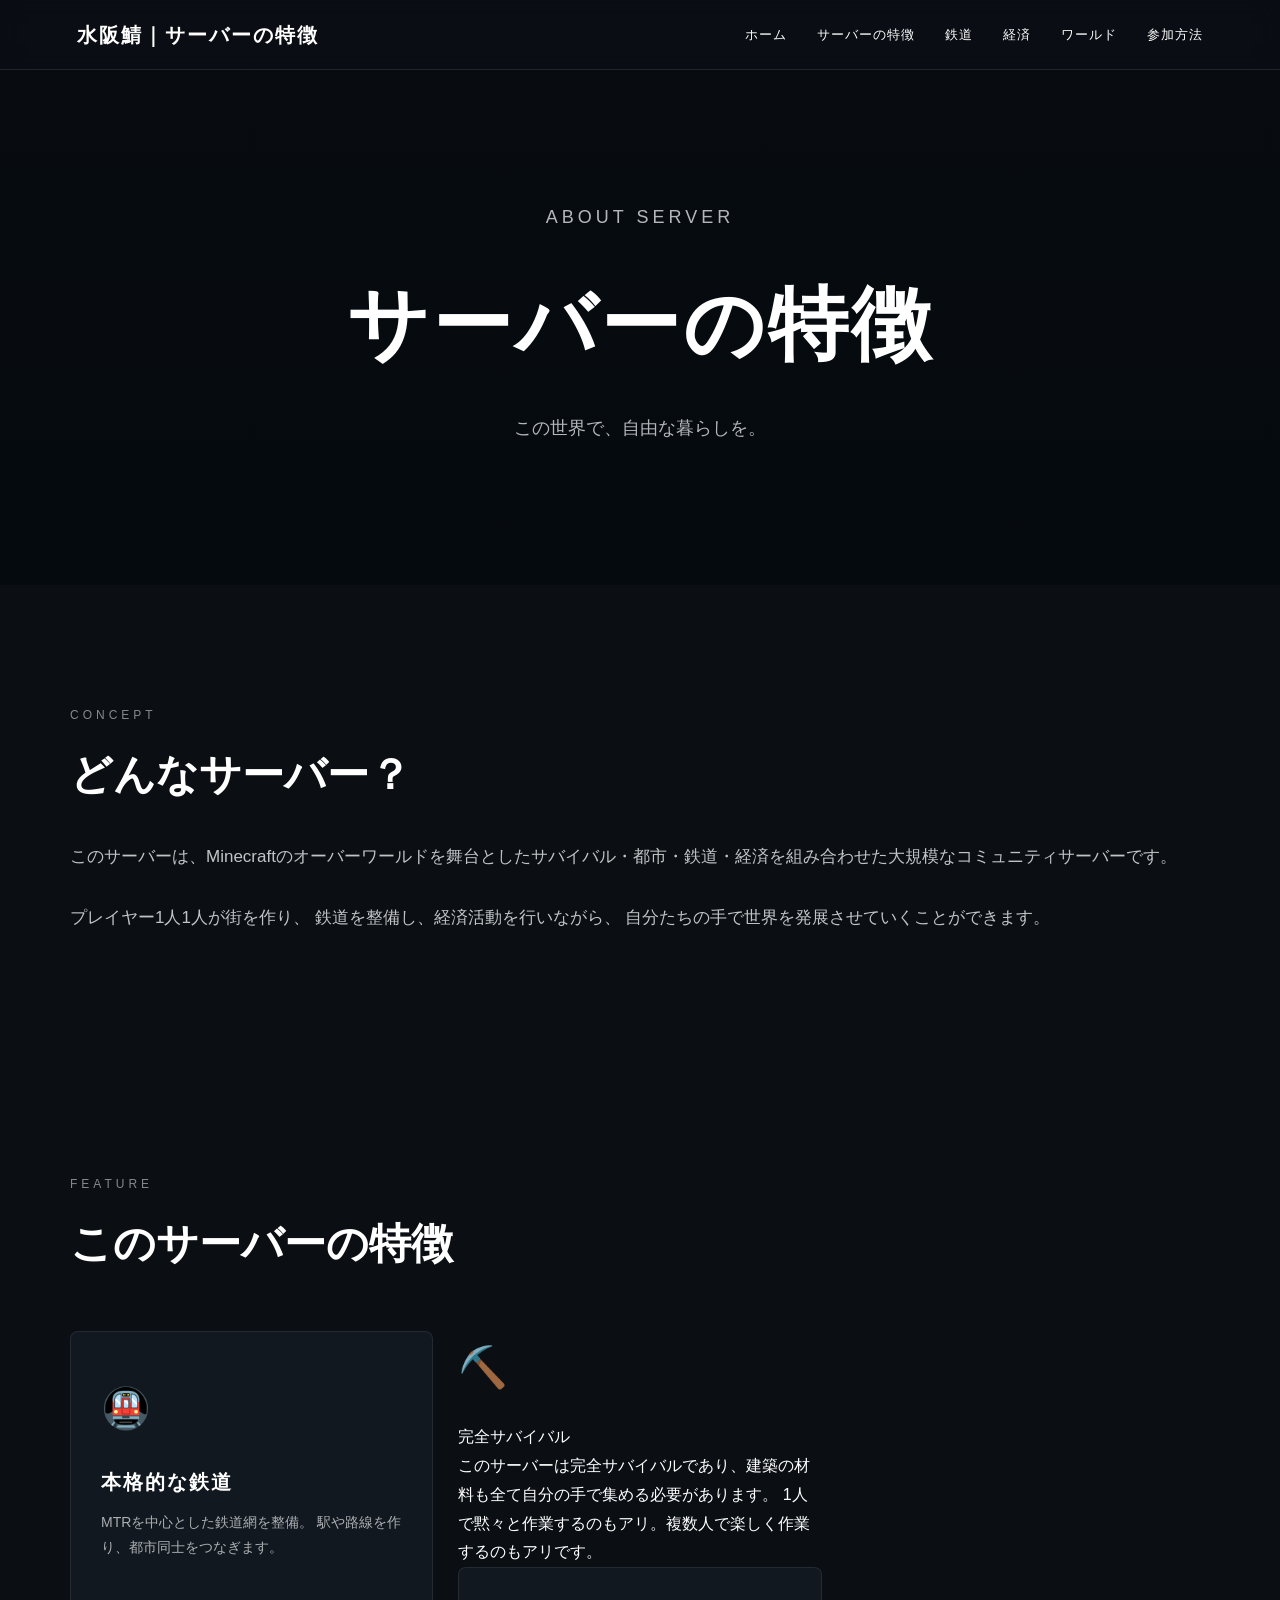
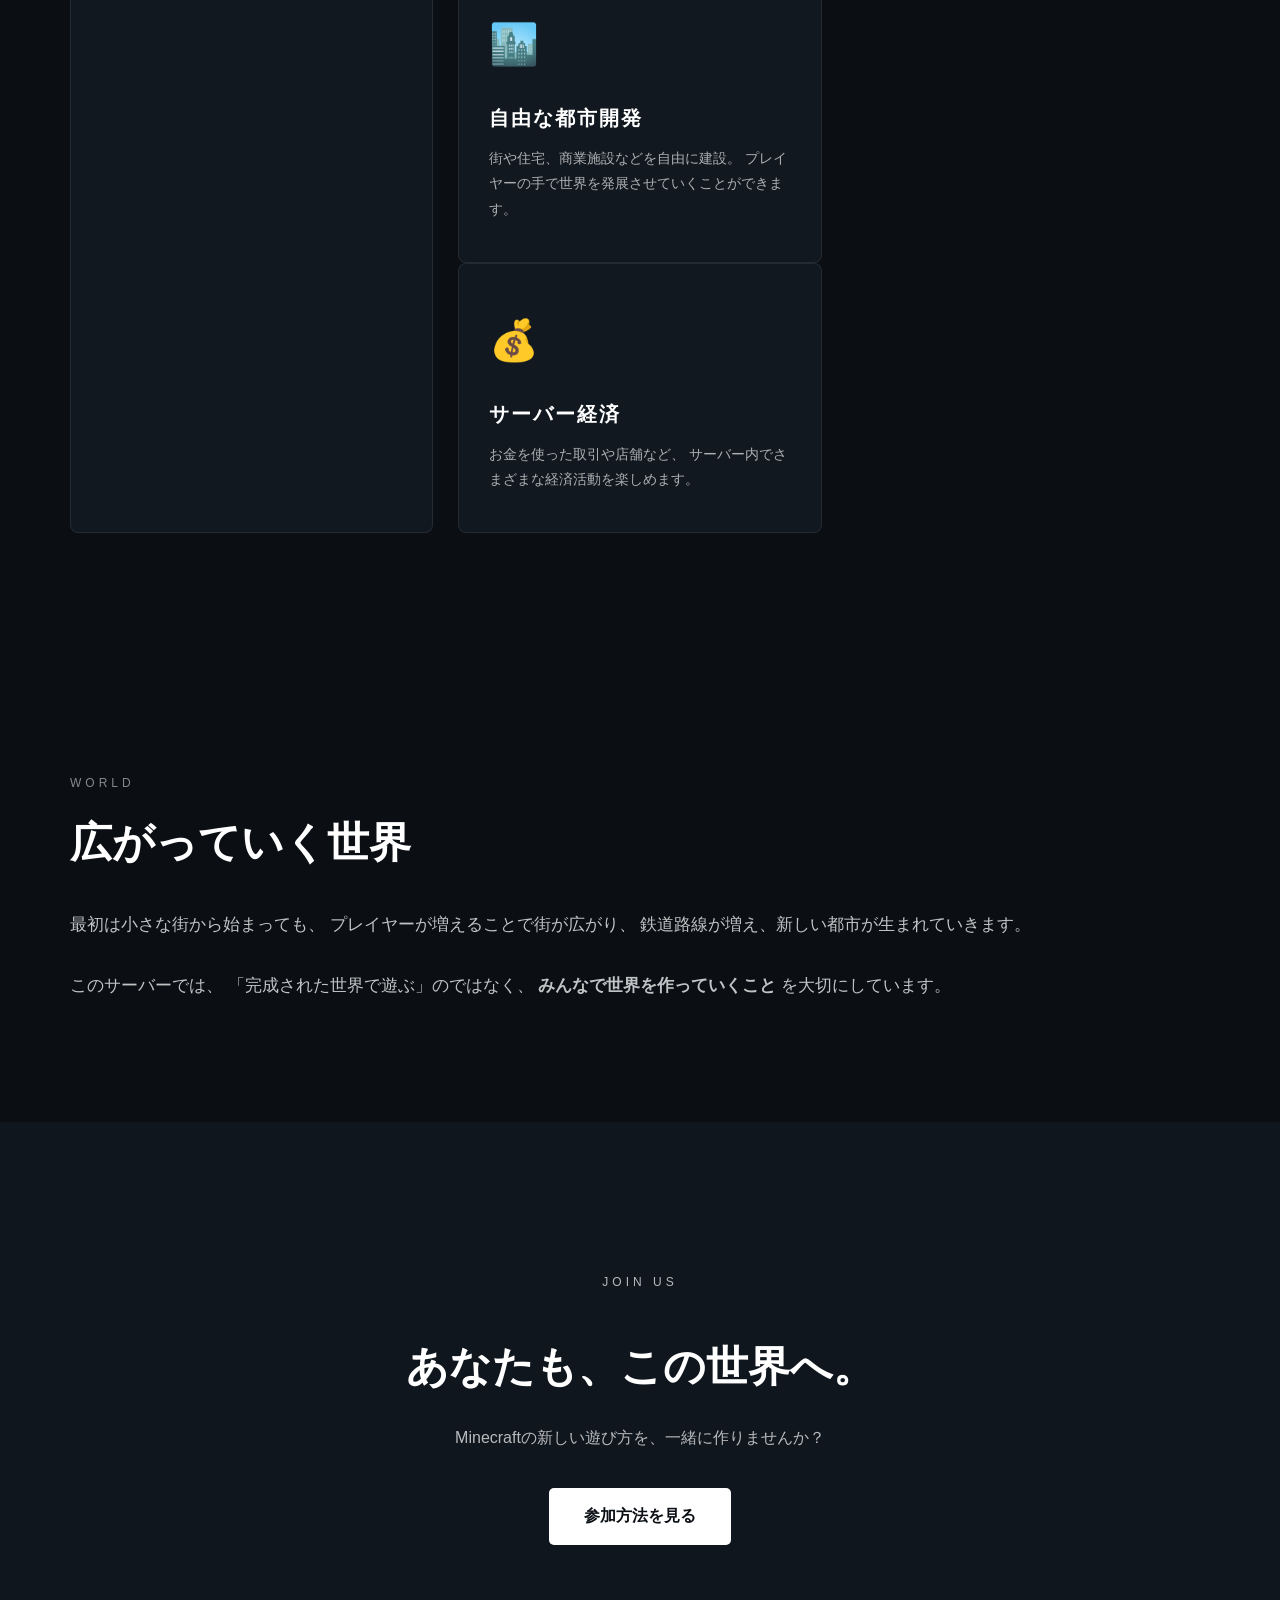
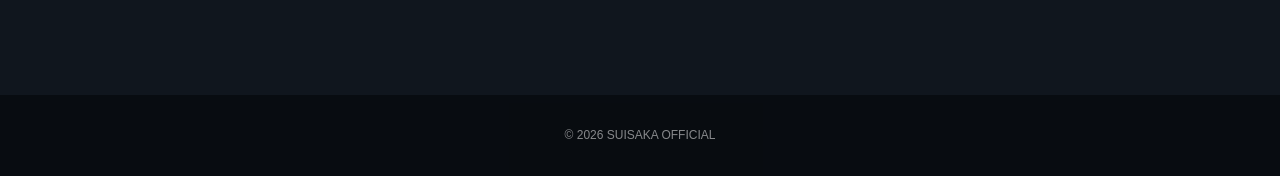
==== about.html @ 10cfbaab "Update about.html" ====
<!DOCTYPE html>
<html lang="ja">
<head>
    <meta charset="UTF-8">
    <meta name="viewport" content="width=device-width, initial-scale=1.0">
    <title>サーバーの特徴・水阪鯖</title>
    <link rel="stylesheet" href="style.css">
</head>

<body>

<header class="header">

    <div class="logo">水阪鯖｜サーバーの特徴</div>

    <button class="menu-button" id="menuButton">
        ☰
    </button>

    <nav id="navMenu">
        <a href="index.html">ホーム</a>
        <a href="about.html" class="active">サーバーの特徴</a>
        <a href="railway.html">鉄道</a>
        <a href="economy.html">経済</a>
        <a href="world.html">ワールド</a>
        <a href="join.html">参加方法</a>
    </nav>

</header>


<main>

<section class="page-hero">
    <div>
        <p class="subtitle">ABOUT SERVER</p>
        <h1>サーバーの特徴</h1>
        <p>この世界で、自由な暮らしを。</p>
    </div>
</section>


<section class="section">

    <p class="section-label">CONCEPT</p>
    <h2>どんなサーバー？</h2>

    <p class="description">
        このサーバーは、Minecraftのオーバーワールドを舞台としたサバイバル・都市・鉄道・経済を組み合わせた大規模なコミュニティサーバーです。
        <br><br>
        プレイヤー1人1人が街を作り、
        鉄道を整備し、経済活動を行いながら、
        自分たちの手で世界を発展させていくことができます。
    </p>

</section>


<section class="section">

    <p class="section-label">FEATURE</p>
    <h2>このサーバーの特徴</h2>

    <div class="features">

        <div class="feature">
            <div class="icon">🚇</div>
            <h3>本格的な鉄道</h3>
            <p>
                MTRを中心とした鉄道網を整備。
                駅や路線を作り、都市同士をつなぎます。
            </p>
        </div>

        <div class"feature">
            <div class="icon">⛏️</div>
            </h3>完全サバイバル</h3>
            <p>
                このサーバーは完全サバイバルであり、建築の材料も全て自分の手で集める必要があります。
                1人で黙々と作業するのもアリ。複数人で楽しく作業するのもアリです。
        <div class="feature">
            <div class="icon">🏙️</div>
            <h3>自由な都市開発</h3>
            <p>
                街や住宅、商業施設などを自由に建設。
                プレイヤーの手で世界を発展させていくことができます。
            </p>
        </div>

        <div class="feature">
            <div class="icon">💰</div>
            <h3>サーバー経済</h3>
            <p>
                お金を使った取引や店舗など、
                サーバー内でさまざまな経済活動を楽しめます。
            </p>
        </div>

    </div>

</section>


<section class="section">

    <p class="section-label">WORLD</p>
    <h2>広がっていく世界</h2>

    <p class="description">
        最初は小さな街から始まっても、
        プレイヤーが増えることで街が広がり、
        鉄道路線が増え、新しい都市が生まれていきます。
        <br><br>
        このサーバーでは、
        「完成された世界で遊ぶ」のではなく、
        <strong>みんなで世界を作っていくこと</strong>
        を大切にしています。
    </p>

</section>


<section class="join">

    <p class="section-label">JOIN US</p>

    <h2>あなたも、この世界へ。</h2>

    <p>
        Minecraftの新しい遊び方を、一緒に作りませんか？
    </p>

    <a href="join.html" class="button">
        参加方法を見る
    </a>

</section>

</main>


<footer>
    <p>© 2026 SUISAKA OFFICIAL</p>
</footer>

<script>
    const menuButton = document.getElementById("menuButton");
    const navMenu = document.getElementById("navMenu");

    menuButton.addEventListener("click", () => {
        navMenu.classList.toggle("active");
    });
</script>

</body>
</html>
---- style.css ----
* {
    margin: 0;
    padding: 0;
    box-sizing: border-box;
}

html {
    scroll-behavior: smooth;
}

body {
    font-family: Arial, "Noto Sans JP", sans-serif;
    background: #0b0f14;
    color: #ffffff;
    line-height: 1.8;
}


/* HEADER */

.header {
    position: fixed;
    top: 0;
    left: 0;

    width: 100%;
    height: 70px;

    display: flex;
    align-items: center;
    justify-content: space-between;

    padding: 0 6%;

    background: rgba(11, 15, 20, 0.85);
    backdrop-filter: blur(10px);

    border-bottom: 1px solid rgba(255,255,255,0.1);

    z-index: 100;
}

.logo {
    font-size: 20px;
    font-weight: bold;
    letter-spacing: 2px;
}

nav {
    display: flex;
    gap: 30px;
}

nav a {
    color: white;
    text-decoration: none;
    font-size: 13px;
    letter-spacing: 1px;

    transition: 0.3s;
}

nav a:hover {
    opacity: 0.6;
}


/* HERO */

.hero {
    min-height: 100vh;

    display: flex;
    align-items: center;
    justify-content: center;

    text-align: center;

    padding: 120px 20px;

    background:
        linear-gradient(
            rgba(5, 10, 15, 0.65),
            rgba(5, 10, 15, 0.9)
        ),
        url("images/hero.jpg");

    background-size: cover;
    background-position: center;
}

.hero-content {
    max-width: 900px;
}

.subtitle {
    font-size: 13px;
    letter-spacing: 4px;
    opacity: 0.7;

    margin-bottom: 20px;
}

.hero h1 {
    font-size: clamp(50px, 9vw, 110px);
    letter-spacing: 5px;
    line-height: 1.1;

    margin-bottom: 20px;
}

.catchcopy {
    font-size: 22px;
    margin-bottom: 40px;
}


/* BUTTON */

.button {
    display: inline-block;

    padding: 14px 35px;

    background: white;
    color: #0b0f14;

    text-decoration: none;

    font-weight: bold;

    border-radius: 5px;

    transition: 0.3s;
}

.button:hover {
    transform: translateY(-3px);
    opacity: 0.85;
}


/* SECTION */

.section {
    max-width: 1200px;

    margin: auto;

    padding: 120px 30px;
}

.section-label {
    font-size: 12px;
    letter-spacing: 4px;
    opacity: 0.5;

    margin-bottom: 10px;
}

h2 {
    font-size: 42px;
    margin-bottom: 30px;
}

.description {
    font-size: 17px;
    opacity: 0.75;
}


/* FEATURES */

.features {
    display: grid;

    grid-template-columns:
        repeat(3, 1fr);

    gap: 25px;

    margin-top: 50px;
}

.feature {
    padding: 40px 30px;

    background: #111820;

    border: 1px solid rgba(255,255,255,0.08);

    border-radius: 8px;

    transition: 0.3s;
}

.feature:hover {
    transform: translateY(-5px);
}

.icon {
    font-size: 40px;

    margin-bottom: 20px;
}

.feature h3 {
    font-size: 20px;
    letter-spacing: 2px;

    margin-bottom: 10px;
}

.feature p {
    opacity: 0.65;
    font-size: 14px;
}


/* JOIN */

.join {
    text-align: center;

    padding: 150px 20px;

    background: #10161e;
}

.join h2 {
    margin-bottom: 20px;
}

.join p {
    opacity: 0.7;

    margin-bottom: 35px;
}


/* FOOTER */

footer {
    text-align: center;

    padding: 30px;

    background: #070a0e;

    font-size: 12px;

    opacity: 0.5;
}


/* MOBILE */

@media (max-width: 700px) {

    .header {
        padding: 0 20px;
    }

    nav {
        display: none;
    }

    .features {
        grid-template-columns: 1fr;
    }

    h2 {
        font-size: 32px;
    }

}
/* =========================
   ABOUT PAGE
========================= */

.page-hero {
    min-height: 65vh;
    display: flex;
    align-items: center;
    justify-content: center;
    text-align: center;
    padding: 160px 20px 100px;

    background:
        linear-gradient(
            rgba(5,10,15,.7),
            rgba(5,10,15,.95)
        ),
        url("images/hero.jpg");

    background-size: cover;
    background-position: center;
}

.page-hero h1 {
    font-size: clamp(45px, 7vw, 80px);
    letter-spacing: 3px;
    margin-bottom: 15px;
}

.page-hero p:not(.section-label) {
    font-size: 18px;
    opacity: .7;
}

.section strong {
    color: #fff;
}
/* =========================
   RAILWAY PAGE
========================= */

.railway-section {
    max-width: 1200px;
    margin: auto;
    padding: 100px 30px;
}

.railway-section-header {
    margin-bottom: 45px;
}

.railway-section-header h2 {
    margin-bottom: 0;
}


/* Empty Section */

.railway-empty {
    padding: 70px 30px;

    text-align: center;

    background: #111820;

    border: 1px solid rgba(255,255,255,.08);

    border-radius: 8px;

    transition: .3s;
}

.railway-empty:hover {
    transform: translateY(-5px);
    border-color: rgba(255,255,255,.15);
}

.railway-empty-icon {
    font-size: 45px;
    margin-bottom: 20px;
}

.railway-empty h3 {
    font-size: 24px;
    margin-bottom: 12px;
}

.railway-empty p {
    max-width: 600px;
    margin: auto;

    font-size: 14px;

    opacity: .55;
}


/* Railway Page Mobile */

@media (max-width: 700px) {

    .railway-section {
        padding: 80px 20px;
    }

    .railway-empty {
        padding: 55px 20px;
    }

}
/* =========================
   ECONOMY PAGE
========================= */

.economy-section {
    max-width: 1200px;
    margin: auto;
    padding: 100px 30px;
}

.economy-section-header {
    margin-bottom: 45px;
}

.economy-section-header h2 {
    margin-bottom: 0;
}

.economy-empty {
    padding: 70px 30px;
    text-align: center;

    background: #111820;

    border: 1px solid rgba(255,255,255,.08);

    border-radius: 8px;

    transition: .3s;
}

.economy-empty:hover {
    transform: translateY(-5px);

    border-color: rgba(255,255,255,.15);
}

.economy-empty h3 {
    font-size: 24px;

    margin-bottom: 12px;
}

.economy-empty p {
    max-width: 600px;

    margin: auto;

    font-size: 14px;

    opacity: .55;
}


/* =========================
   MOBILE
========================= */

@media (max-width: 700px) {

    .economy-section {
        padding: 80px 20px;
    }

    .economy-empty {
        padding: 55px 20px;
    }

}
/* =========================
   WORLD PAGE
========================= */

.world-section {
    max-width: 1200px;
    margin: auto;
    padding: 100px 30px;
}

.world-section-header {
    margin-bottom: 45px;
}

.world-section-header h2 {
    margin-bottom: 0;
}

.world-empty {
    padding: 70px 30px;
    text-align: center;

    background: #111820;

    border: 1px solid rgba(255,255,255,.08);

    border-radius: 8px;

    transition: .3s;
}

.world-empty:hover {
    transform: translateY(-5px);

    border-color: rgba(255,255,255,.15);
}

.world-empty h3 {
    font-size: 24px;

    margin-bottom: 12px;
}

.world-empty p {
    max-width: 600px;

    margin: auto;

    font-size: 14px;

    opacity: .55;
}


/* =========================
   MOBILE
========================= */

@media (max-width: 700px) {

    .world-section {
        padding: 80px 20px;
    }

    .world-empty {
        padding: 55px 20px;
    }

}
/* =========================
   JOIN PAGE
========================= */

.join-section {
    max-width: 1200px;
    margin: auto;
    padding: 100px 30px;
}

.join-section-header {
    margin-bottom: 45px;
}

.join-section-header h2 {
    margin-bottom: 0;
}

.join-empty {
    padding: 70px 30px;
    text-align: center;

    background: #111820;

    border: 1px solid rgba(255,255,255,.08);

    border-radius: 8px;

    transition: .3s;
}

.join-empty:hover {
    transform: translateY(-5px);

    border-color: rgba(255,255,255,.15);
}

.join-empty h3 {
    font-size: 24px;

    margin-bottom: 12px;
}

.join-empty p {
    max-width: 600px;

    margin: 0 auto 30px;

    font-size: 14px;

    opacity: .55;
}

.join-placeholder {
    opacity: .6;
    cursor: default;
}


/* =========================
   MOBILE MENU
========================= */

.menu-button {
    display: none;
    background: none;
    border: none;
    color: #fff;
    font-size: 30px;
    cursor: pointer;
    padding: 5px;
}


/* =========================
   SMARTPHONE
========================= */

@media (max-width: 700px) {

    .header {
        height: 65px;
        padding: 0 20px;
    }

    .logo {
        font-size: 18px;
    }

    .menu-button {
        display: block;
        z-index: 200;
    }

    #navMenu {
        display: none;

        position: absolute;
        top: 65px;
        left: 0;

        width: 100%;

        flex-direction: column;
        gap: 0;

        background: rgba(11, 15, 20, 0.97);

        border-bottom: 1px solid rgba(255,255,255,.1);

        backdrop-filter: blur(10px);

        z-index: 150;
    }

    #navMenu.active {
        display: flex !important;
    }

    #navMenu a {
        display: block;
        width: 100%;

        padding: 18px 25px;

        border-bottom: 1px solid rgba(255,255,255,.06);

        font-size: 14px;
    }

    #navMenu a:hover {
        background: rgba(255,255,255,.05);
        opacity: 1;
    }

}
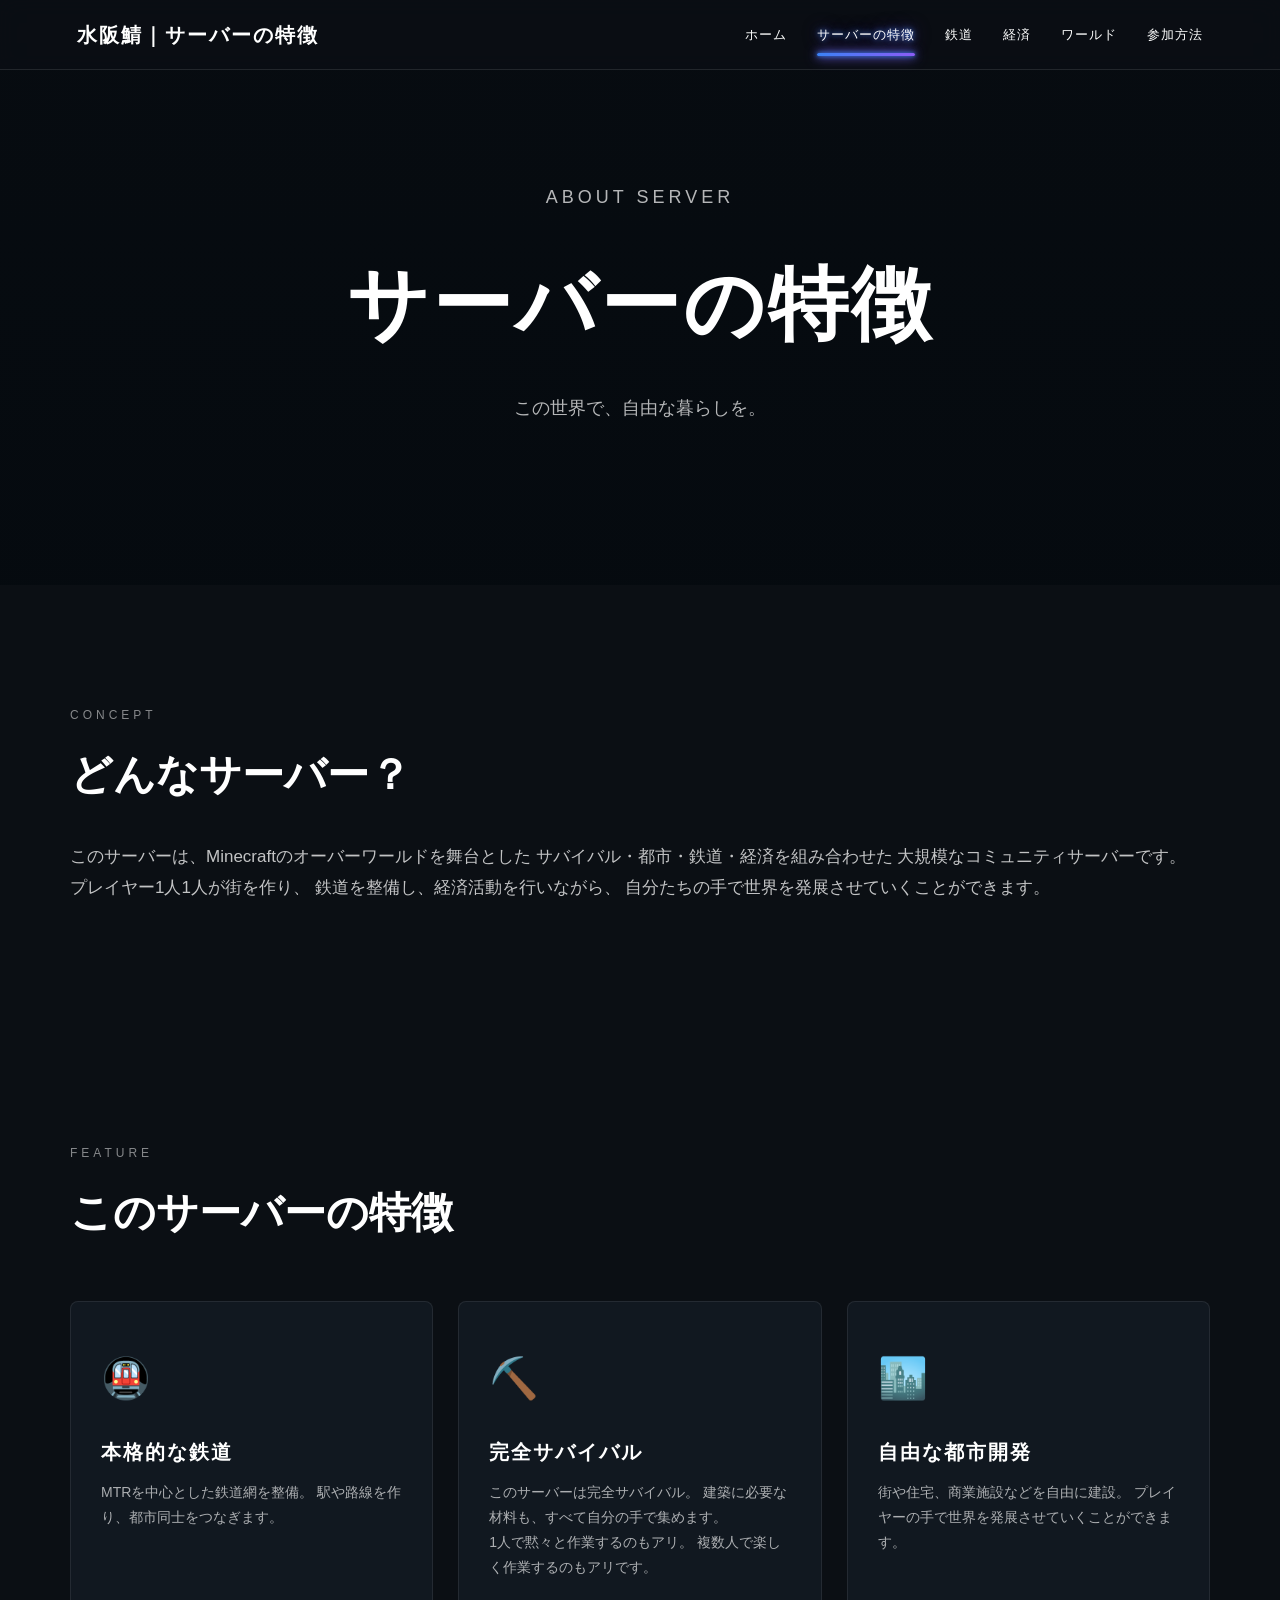
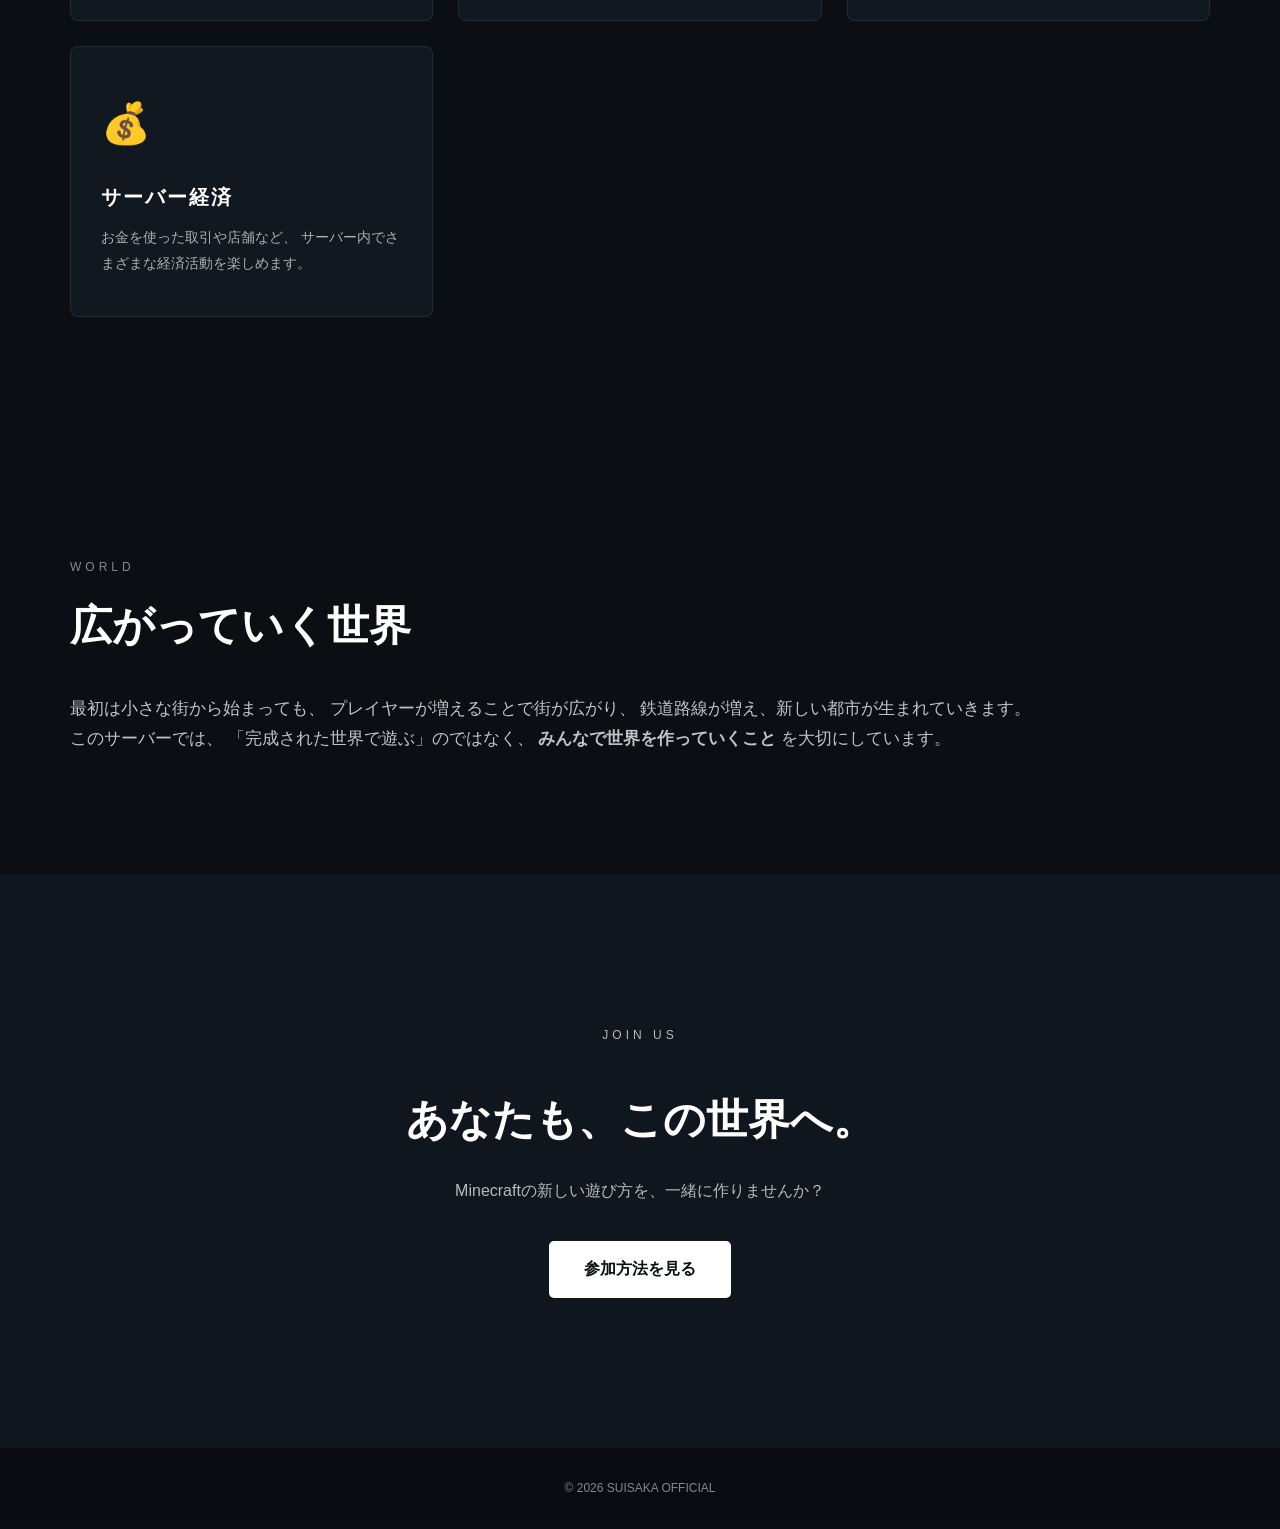
==== commit 21d79ff0: "Update about.html" ====
--- a/about.html
+++ b/about.html
@@ -1,9 +1,12 @@
 <!DOCTYPE html>
 <html lang="ja">
+
 <head>
     <meta charset="UTF-8">
     <meta name="viewport" content="width=device-width, initial-scale=1.0">
+
     <title>サーバーの特徴・水阪鯖</title>
+
     <link rel="stylesheet" href="style.css">
 </head>
 
@@ -31,23 +34,44 @@
 
 <main>
 
+<!-- =========================
+     PAGE HERO
+========================= -->
+
 <section class="page-hero">
-    <div>
+
+    <div class="page-hero-content">
+
         <p class="subtitle">ABOUT SERVER</p>
+
         <h1>サーバーの特徴</h1>
-        <p>この世界で、自由な暮らしを。</p>
+
+        <p class="catchcopy">
+            この世界で、自由な暮らしを。
+        </p>
+
     </div>
-</section>
-
+
+</section>
+
+
+<!-- =========================
+     CONCEPT
+========================= -->
 
 <section class="section">
 
     <p class="section-label">CONCEPT</p>
+
     <h2>どんなサーバー？</h2>
 
     <p class="description">
-        このサーバーは、Minecraftのオーバーワールドを舞台としたサバイバル・都市・鉄道・経済を組み合わせた大規模なコミュニティサーバーです。
-        <br><br>
+        このサーバーは、Minecraftのオーバーワールドを舞台とした
+        サバイバル・都市・鉄道・経済を組み合わせた
+        大規模なコミュニティサーバーです。
+    </p>
+
+    <p class="description">
         プレイヤー1人1人が街を作り、
         鉄道を整備し、経済活動を行いながら、
         自分たちの手で世界を発展させていくことができます。
@@ -56,44 +80,84 @@
 </section>
 
 
+<!-- =========================
+     FEATURE
+========================= -->
+
 <section class="section">
 
     <p class="section-label">FEATURE</p>
+
     <h2>このサーバーの特徴</h2>
 
     <div class="features">
 
-        <div class="feature">
+        <!-- 鉄道 -->
+
+        <div class="feature">
+
             <div class="icon">🚇</div>
+
             <h3>本格的な鉄道</h3>
+
             <p>
                 MTRを中心とした鉄道網を整備。
                 駅や路線を作り、都市同士をつなぎます。
             </p>
-        </div>
-
-        <div class"feature">
+
+        </div>
+
+
+        <!-- サバイバル -->
+
+        <div class="feature">
+
             <div class="icon">⛏️</div>
-            </h3>完全サバイバル</h3>
-            <p>
-                このサーバーは完全サバイバルであり、建築の材料も全て自分の手で集める必要があります。
-                1人で黙々と作業するのもアリ。複数人で楽しく作業するのもアリです。
-        <div class="feature">
+
+            <h3>完全サバイバル</h3>
+
+            <p>
+                このサーバーは完全サバイバル。
+                建築に必要な材料も、すべて自分の手で集めます。
+            </p>
+
+            <p>
+                1人で黙々と作業するのもアリ。
+                複数人で楽しく作業するのもアリです。
+            </p>
+
+        </div>
+
+
+        <!-- 都市 -->
+
+        <div class="feature">
+
             <div class="icon">🏙️</div>
+
             <h3>自由な都市開発</h3>
+
             <p>
                 街や住宅、商業施設などを自由に建設。
                 プレイヤーの手で世界を発展させていくことができます。
             </p>
-        </div>
-
-        <div class="feature">
+
+        </div>
+
+
+        <!-- 経済 -->
+
+        <div class="feature">
+
             <div class="icon">💰</div>
+
             <h3>サーバー経済</h3>
+
             <p>
                 お金を使った取引や店舗など、
                 サーバー内でさまざまな経済活動を楽しめます。
             </p>
+
         </div>
 
     </div>
@@ -101,16 +165,23 @@
 </section>
 
 
+<!-- =========================
+     WORLD
+========================= -->
+
 <section class="section">
 
     <p class="section-label">WORLD</p>
+
     <h2>広がっていく世界</h2>
 
     <p class="description">
         最初は小さな街から始まっても、
         プレイヤーが増えることで街が広がり、
         鉄道路線が増え、新しい都市が生まれていきます。
-        <br><br>
+    </p>
+
+    <p class="description">
         このサーバーでは、
         「完成された世界で遊ぶ」のではなく、
         <strong>みんなで世界を作っていくこと</strong>
@@ -120,6 +191,10 @@
 </section>
 
 
+<!-- =========================
+     JOIN
+========================= -->
+
 <section class="join">
 
     <p class="section-label">JOIN US</p>
@@ -139,17 +214,30 @@
 </main>
 
 
+<!-- =========================
+     FOOTER
+========================= -->
+
 <footer>
+
     <p>© 2026 SUISAKA OFFICIAL</p>
+
 </footer>
 
+
+<!-- =========================
+     MOBILE MENU
+========================= -->
+
 <script>
+
     const menuButton = document.getElementById("menuButton");
     const navMenu = document.getElementById("navMenu");
 
     menuButton.addEventListener("click", () => {
         navMenu.classList.toggle("active");
     });
+
 </script>
 
 </body>
--- a/style.css
+++ b/style.css
@@ -658,3 +658,94 @@
     }
 
 }
+/* =========================
+   ACTIVE MENU
+========================= */
+
+@media (min-width: 701px) {
+
+    /* メニュー全体 */
+    nav a {
+        position: relative;
+        transition:
+            color 0.3s ease,
+            text-shadow 0.3s ease;
+    }
+
+    /* =========================
+       選択中の文字
+    ========================= */
+
+    nav a.active {
+        color: #ffffff;
+
+        /* 青〜紫の光 */
+        text-shadow:
+            0 0 5px rgba(59, 130, 246, 0.8),
+            0 0 10px rgba(99, 102, 241, 0.7),
+            0 0 18px rgba(139, 92, 246, 0.5);
+    }
+
+    /* =========================
+       選択中の下線
+    ========================= */
+
+    nav a.active::after {
+        content: "";
+
+        position: absolute;
+
+        left: 0;
+        bottom: -10px;
+
+        width: 100%;
+        height: 3px;
+
+        /* 青 → 紫 */
+        background: linear-gradient(
+            90deg,
+            #3b82f6,
+            #8b5cf6
+        );
+
+        border-radius: 10px;
+
+        /* 下線を発光 */
+        box-shadow:
+            0 0 4px #3b82f6,
+            0 0 8px #6366f1,
+            0 0 14px #8b5cf6;
+    }
+
+}
+/* =========================
+   JOIN TEXT
+========================= */
+
+.join-text {
+    max-width: 700px;
+    margin: 0 auto 30px;
+    font-size: 14px;
+    opacity: .65;
+}
+
+.join-list {
+    max-width: 700px;
+    margin: 0 auto;
+    text-align: left;
+}
+
+.join-list p {
+    margin-bottom: 14px;
+    font-size: 14px;
+    opacity: .75;
+}
+
+.join-list .note {
+    margin-top: 20px;
+    padding: 12px 15px;
+    background: rgba(139, 92, 246, 0.08);
+    border-left: 3px solid #8b5cf6;
+    border-radius: 4px;
+    opacity: .7;
+}
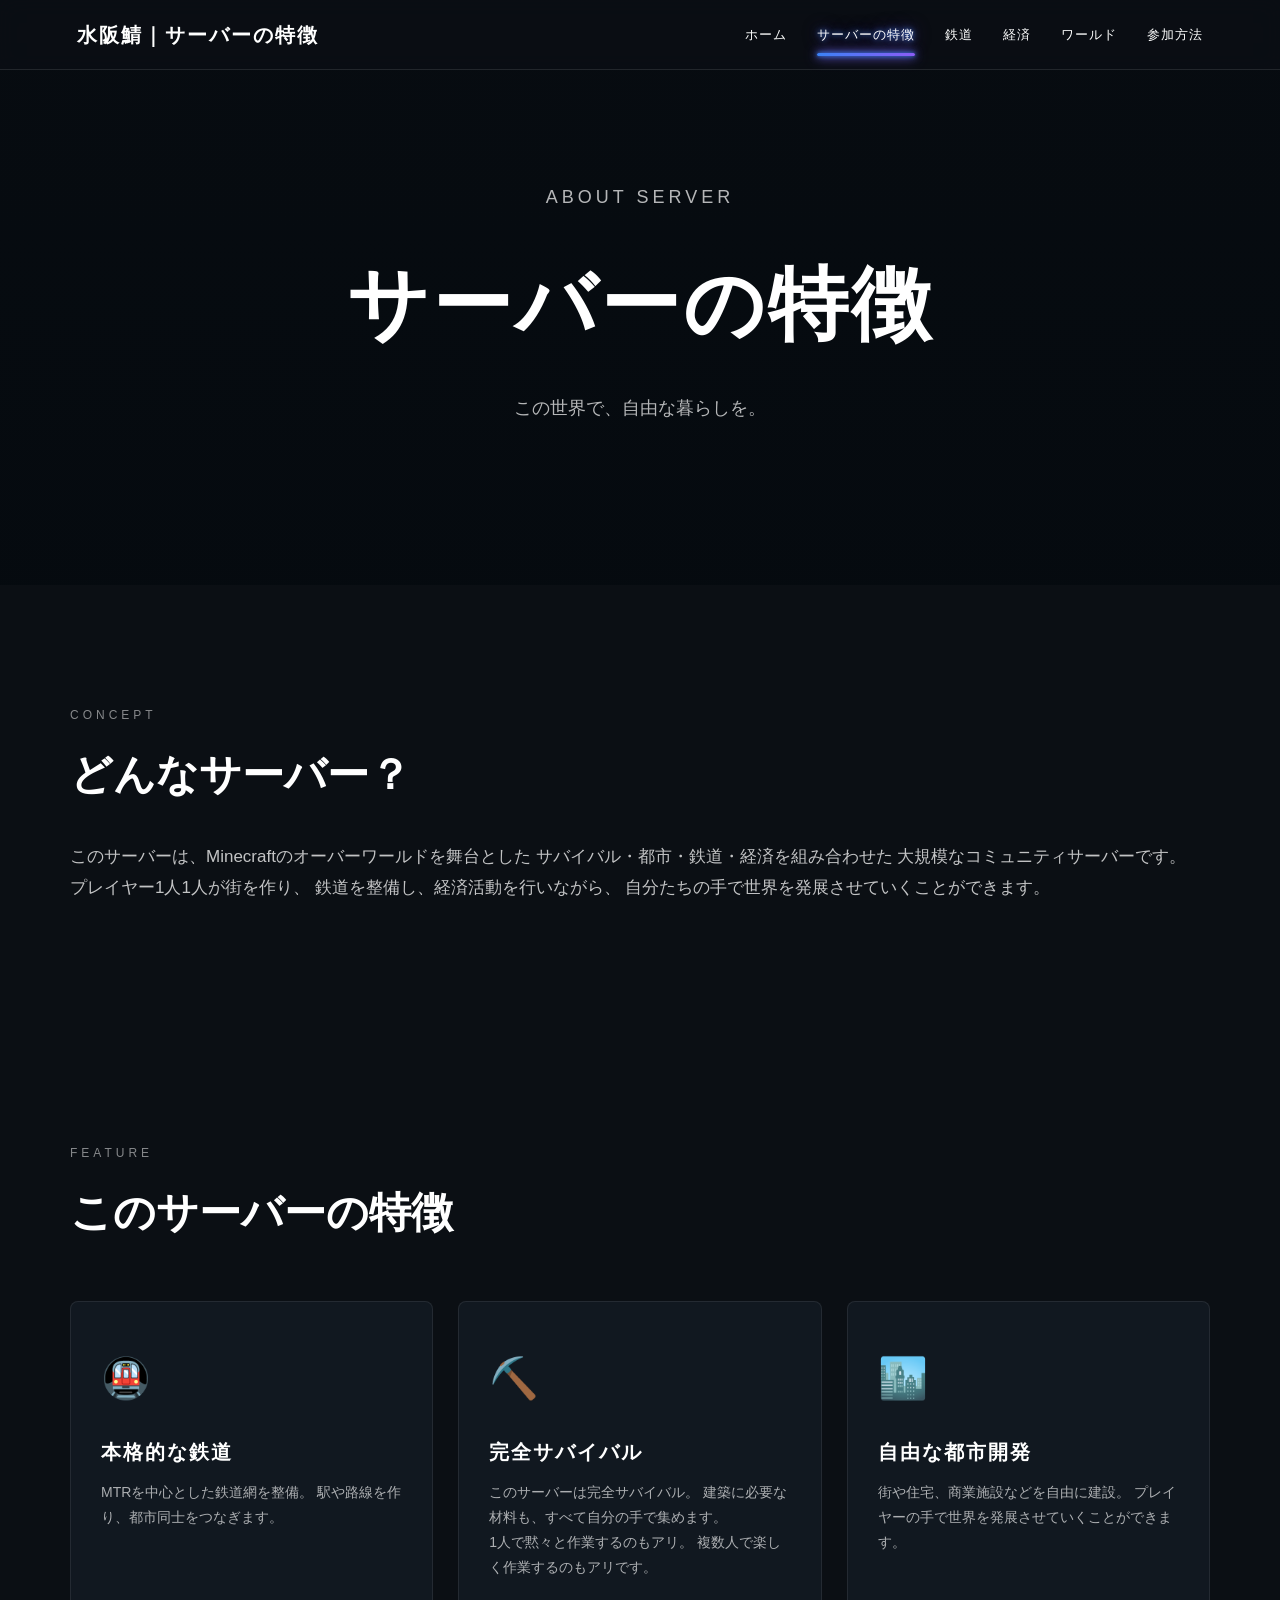
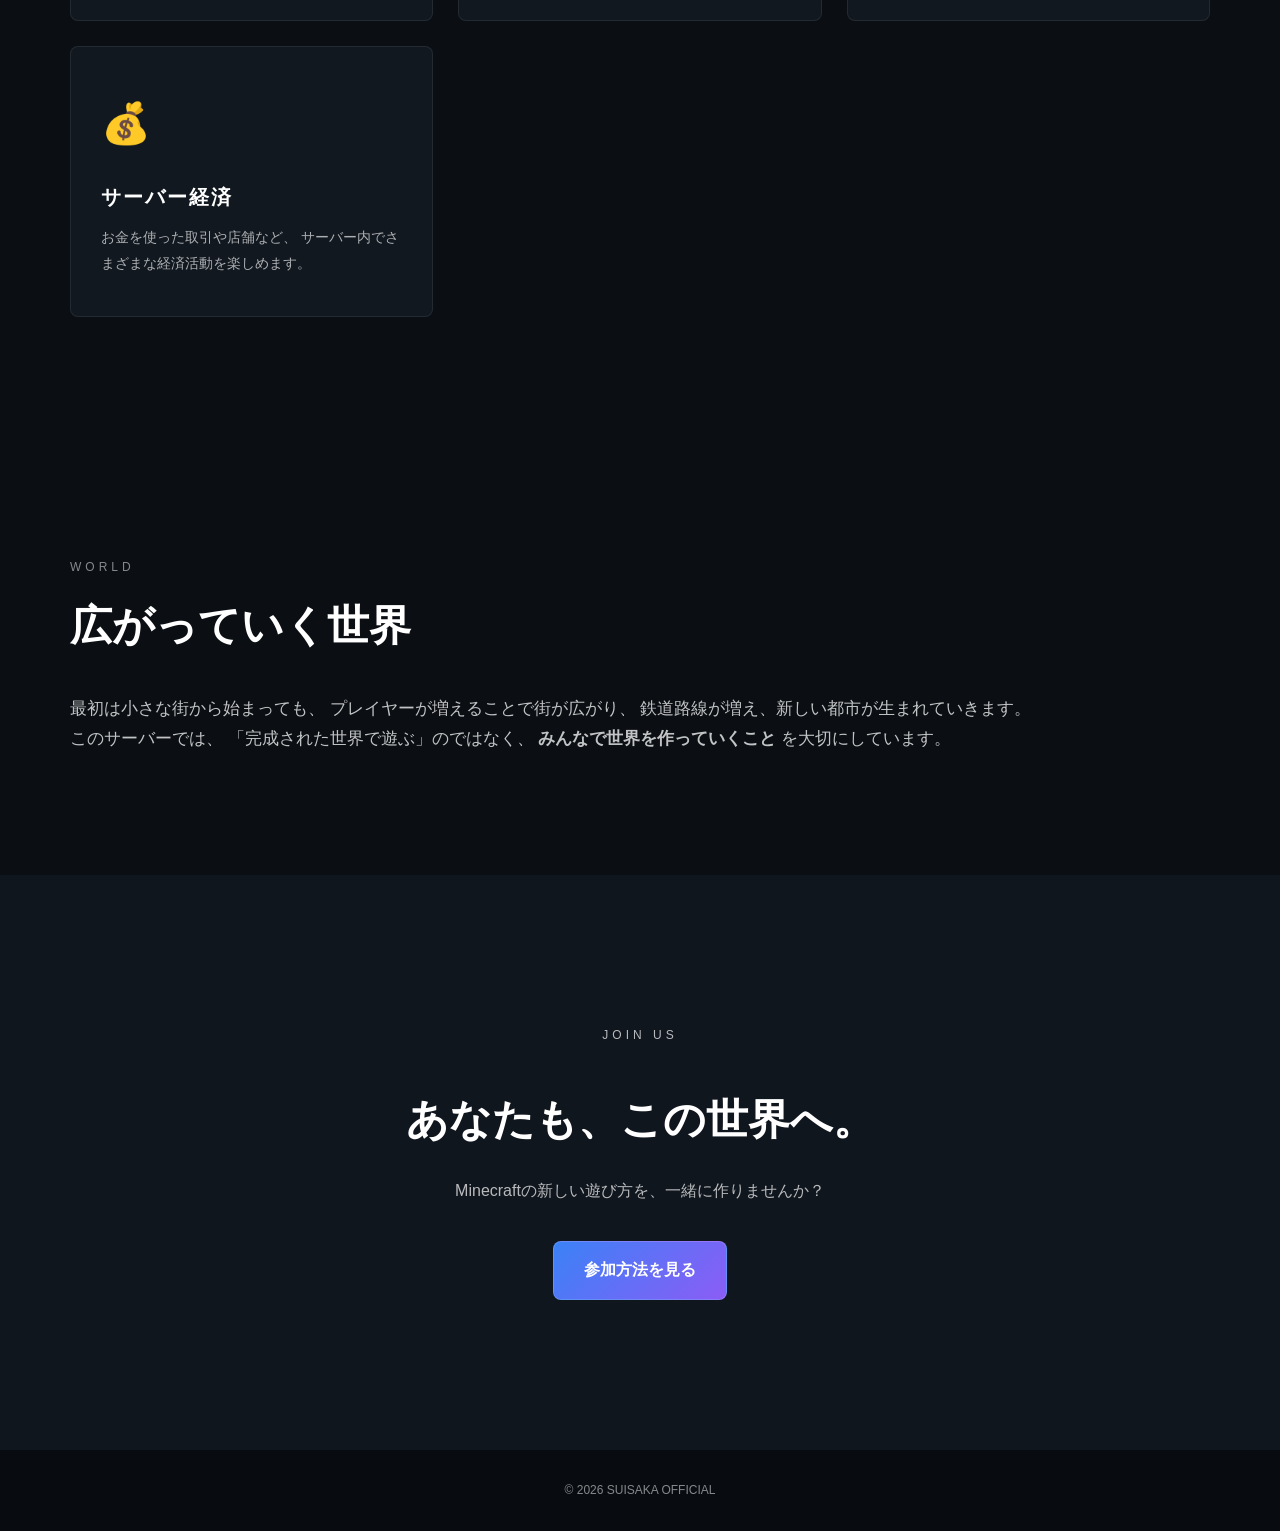
==== commit c93d2eb6: "Update about.html" ====
--- a/about.html
+++ b/about.html
@@ -14,7 +14,9 @@
 
 <header class="header">
 
-    <div class="logo">水阪鯖｜サーバーの特徴</div>
+    <div class="logo">
+        水阪鯖｜<span>サーバーの特徴<span>
+    </div>
 
     <button class="menu-button" id="menuButton">
         ☰
--- a/style.css
+++ b/style.css
@@ -119,26 +119,37 @@
 
 .button {
     display: inline-block;
-
-    padding: 14px 35px;
-
-    background: white;
-    color: #0b0f14;
-
+    padding: 14px 30px;
+
+    background: linear-gradient(135deg, #3b82f6, #8b5cf6);
+
+    color: #fff;
     text-decoration: none;
-
     font-weight: bold;
 
-    border-radius: 5px;
-
-    transition: 0.3s;
+    border-radius: 8px;
+
+    border: 1px solid rgba(255, 255, 255, 0.15);
+
+    box-shadow:
+        0 0 0 rgba(59, 130, 246, 0);
+
+    transition:
+        transform 0.3s ease,
+        box-shadow 0.3s ease,
+        filter 0.3s ease;
 }
 
 .button:hover {
     transform: translateY(-3px);
-    opacity: 0.85;
-}
-
+
+    filter: brightness(1.1);
+
+    box-shadow:
+        0 0 10px rgba(59, 130, 246, 0.7),
+        0 0 25px rgba(99, 102, 241, 0.6),
+        0 0 45px rgba(139, 92, 246, 0.45);
+}
 
 /* SECTION */
 
@@ -369,7 +380,76 @@
 
     opacity: .55;
 }
-
+/* =========================
+   RAILWAY CARDS
+========================= */
+
+.railway-cards {
+    display: flex;
+    flex-direction: column;
+    gap: 25px;
+}
+
+.railway-card {
+    display: flex;
+    align-items: center;
+
+    width: 100%;
+    min-height: 150px;
+
+    padding: 30px 45px;
+
+    background: #111820;
+    border: 1px solid rgba(255,255,255,.08);
+    border-radius: 10px;
+
+    color: #fff;
+    text-decoration: none;
+
+    transition: .3s;
+}
+
+.railway-card:hover {
+    transform: translateX(8px);
+
+    border-color: rgba(139, 92, 246, .5);
+
+    box-shadow:
+        0 0 15px rgba(59, 130, 246, .15),
+        0 0 30px rgba(139, 92, 246, .1);
+}
+
+.railway-card-icon {
+    font-size: 50px;
+    margin-right: 30px;
+}
+
+.railway-card h3 {
+    font-size: 32px;
+    font-weight: bold;
+    margin: 0;
+}
+
+
+/* スマートフォン */
+
+@media (max-width: 700px) {
+
+    .railway-card {
+        min-height: 120px;
+        padding: 25px 25px;
+    }
+
+    .railway-card-icon {
+        font-size: 38px;
+        margin-right: 20px;
+    }
+
+    .railway-card h3 {
+        font-size: 24px;
+    }
+
+}
 
 /* Railway Page Mobile */
 
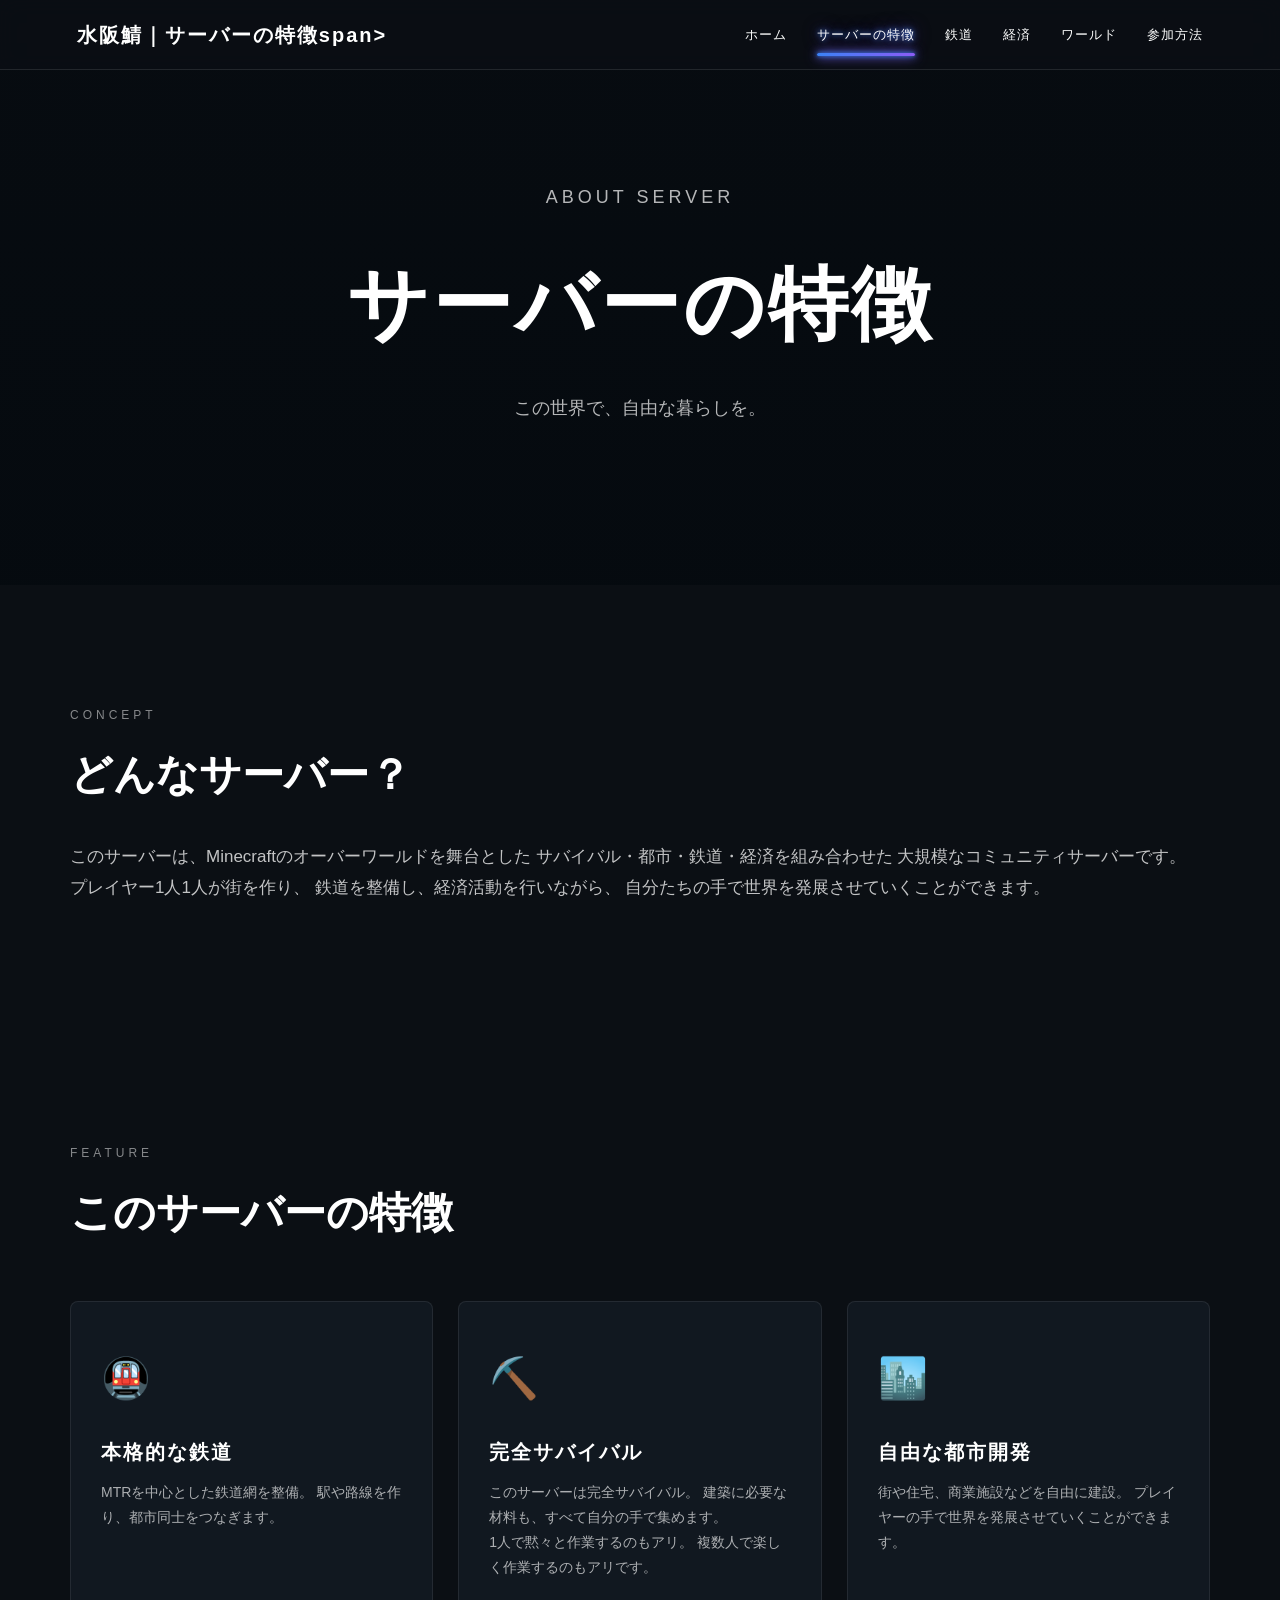
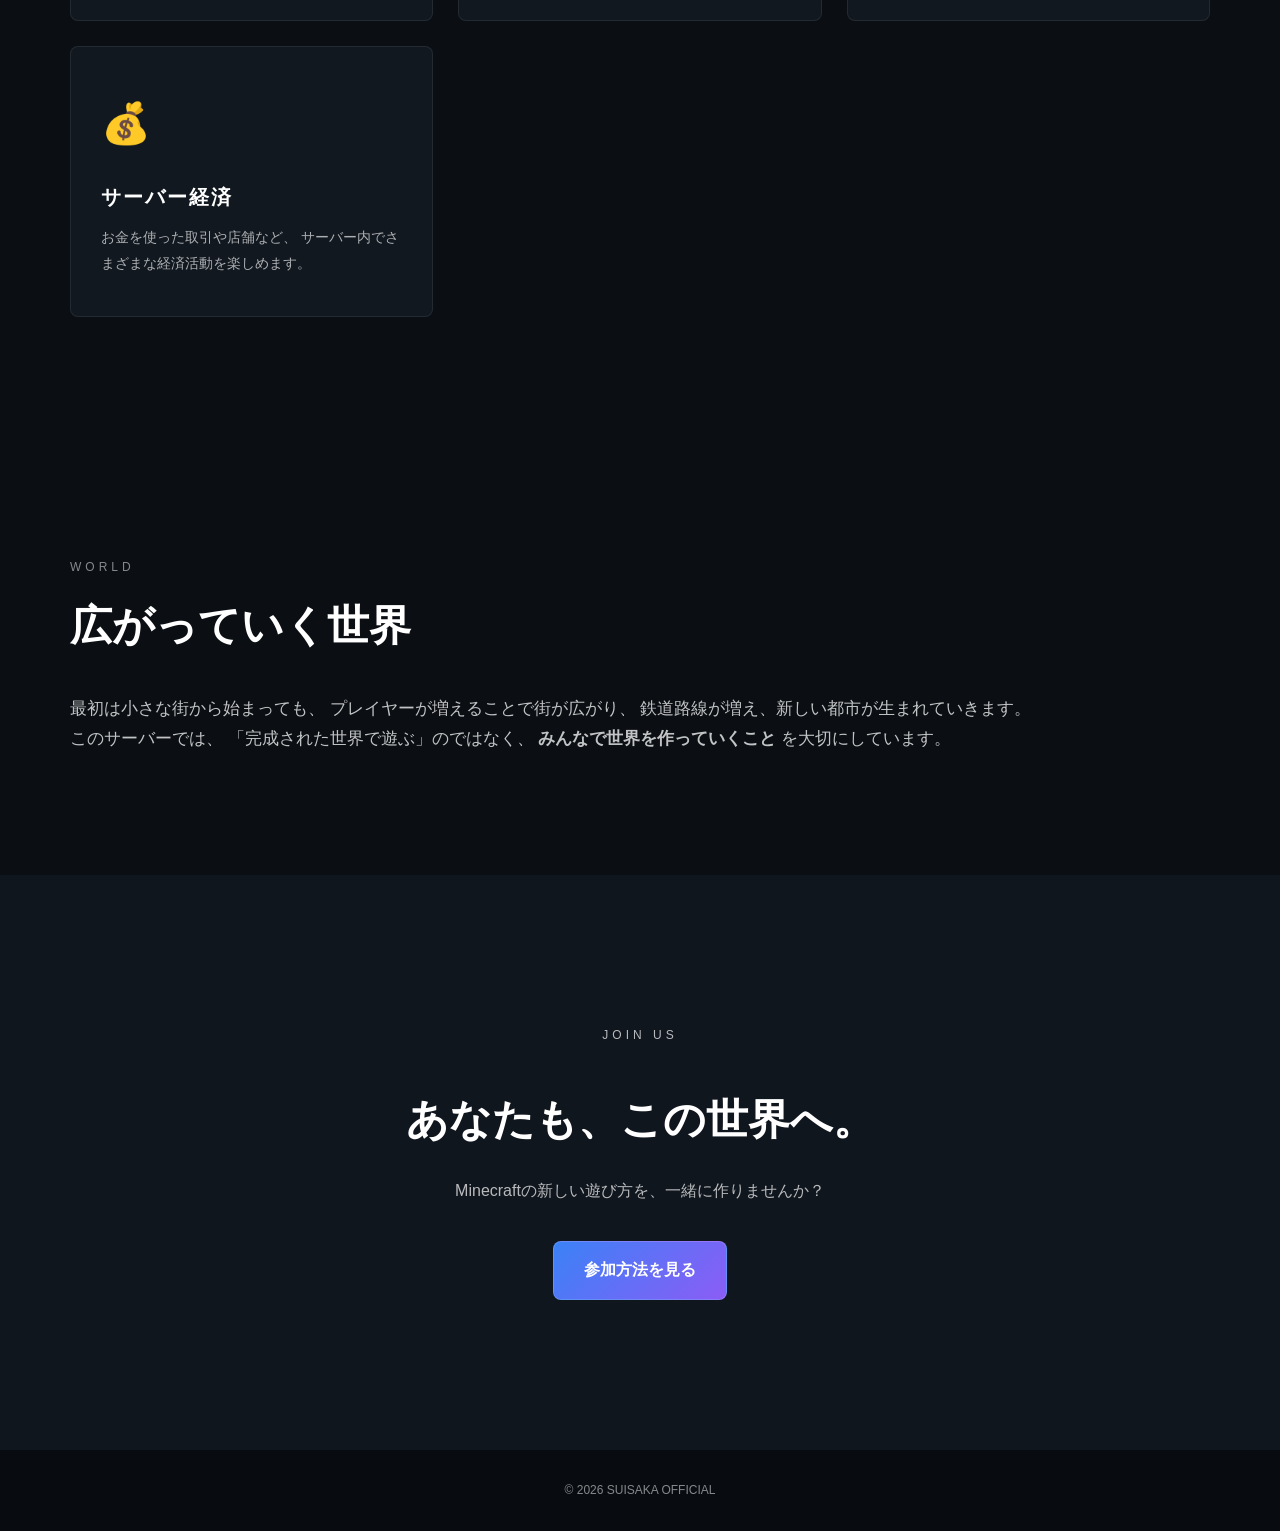
==== commit 097a1418: "Update about.html" ====
--- a/about.html
+++ b/about.html
@@ -15,7 +15,7 @@
 <header class="header">
 
     <div class="logo">
-        水阪鯖｜<span>サーバーの特徴<span>
+        水阪鯖｜<span>サーバーの特徴</span>span>
     </div>
 
     <button class="menu-button" id="menuButton">
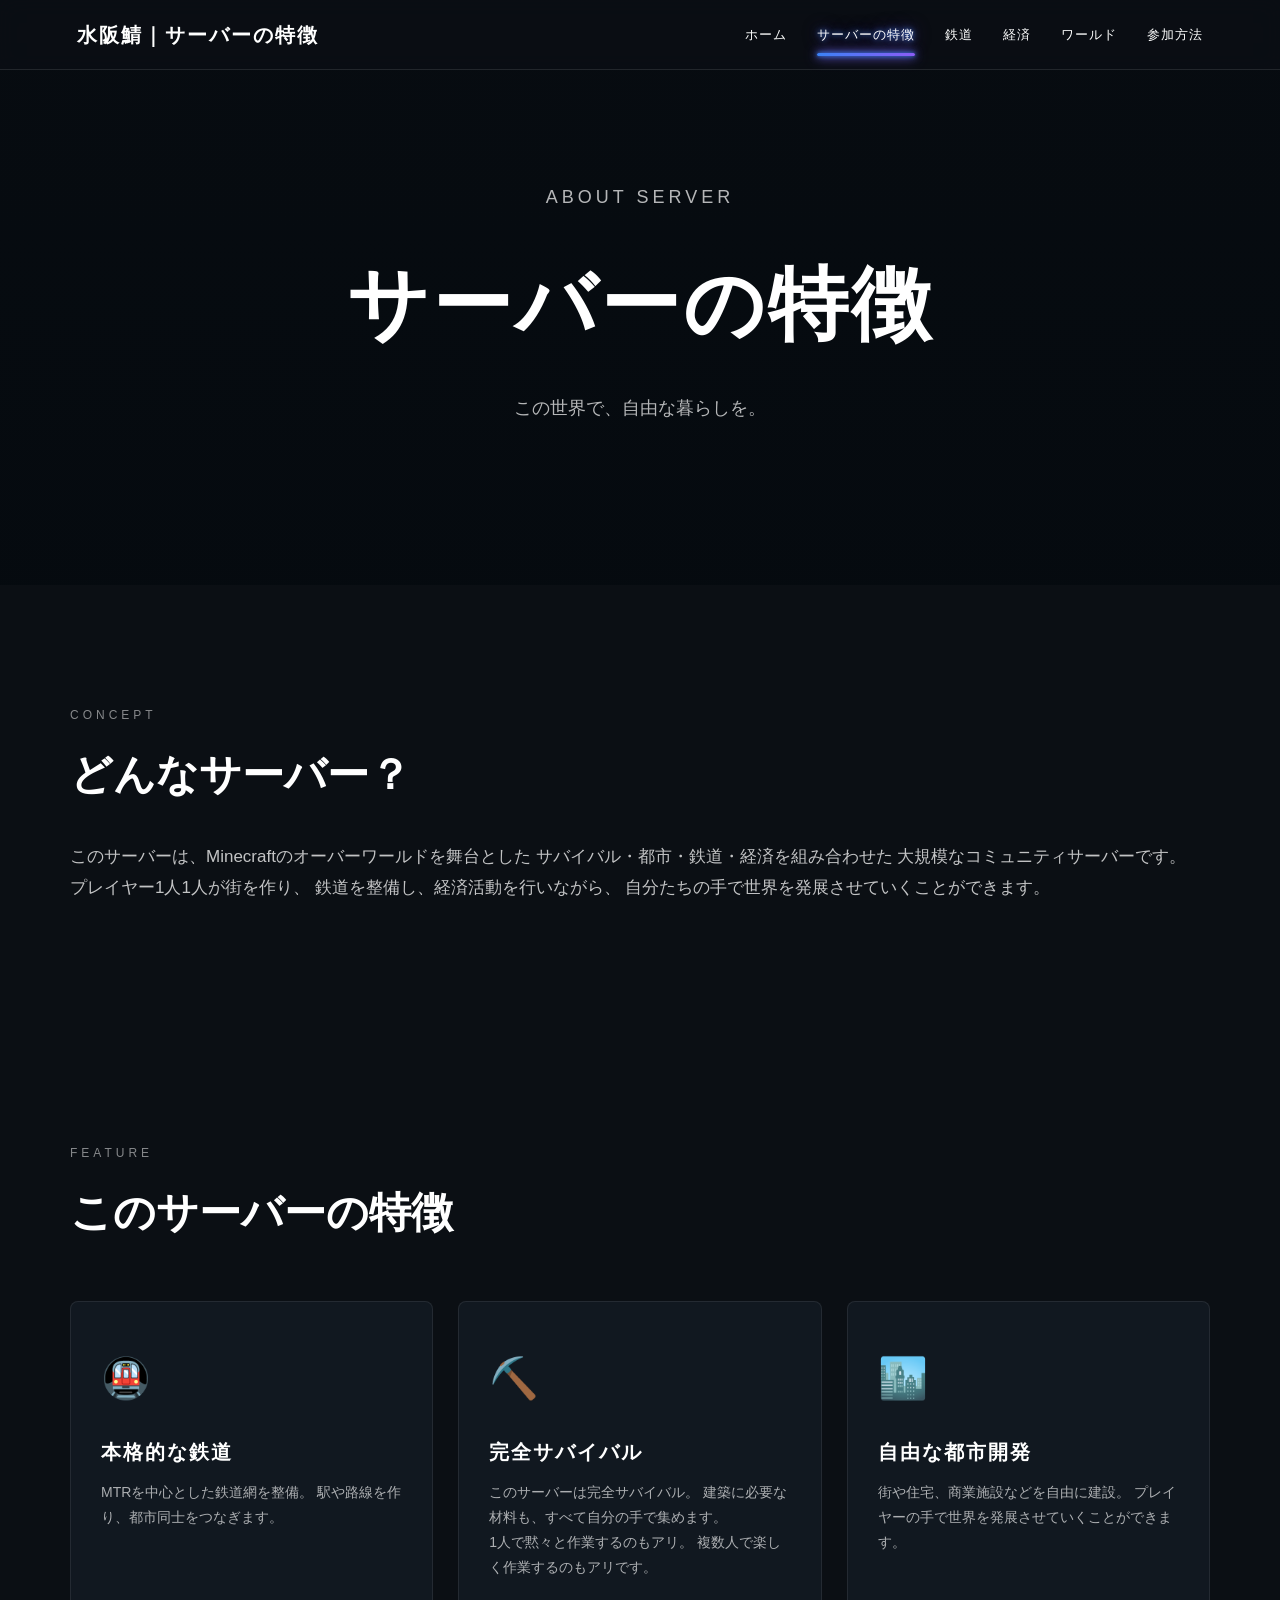
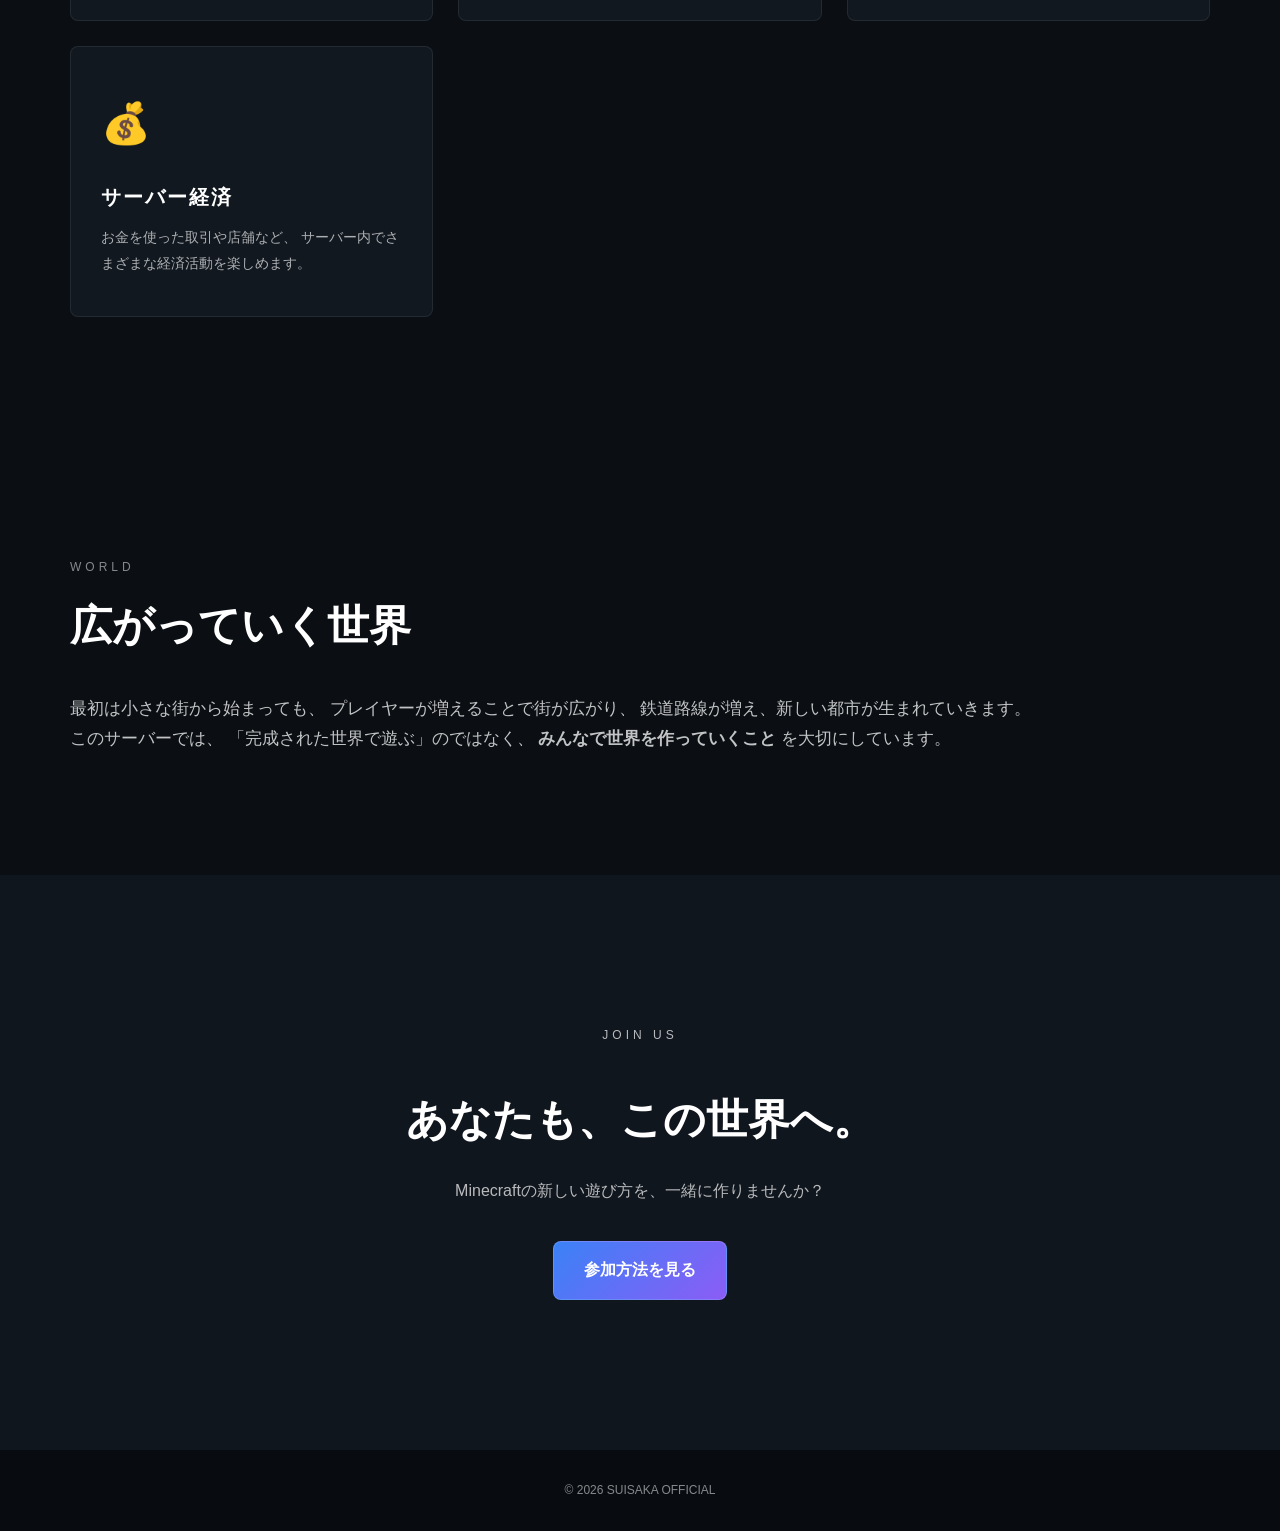
==== commit 67d84c1a: "Update about.html" ====
--- a/about.html
+++ b/about.html
@@ -15,7 +15,7 @@
 <header class="header">
 
     <div class="logo">
-        水阪鯖｜<span>サーバーの特徴</span>span>
+        水阪鯖｜<span>サーバーの特徴</span>
     </div>
 
     <button class="menu-button" id="menuButton">
--- a/style.css
+++ b/style.css
@@ -829,3 +829,19 @@
     border-radius: 4px;
     opacity: .7;
 }
+.logo span {
+    display: inline-block;
+    animation: logoSlide 0.6s ease-out;
+}
+
+@keyframes logoSlide {
+    from {
+        opacity: 0;
+        transform: translateX(-20px);
+    }
+
+    to {
+        opacity: 1;
+        transform: translateX(0);
+    }
+}
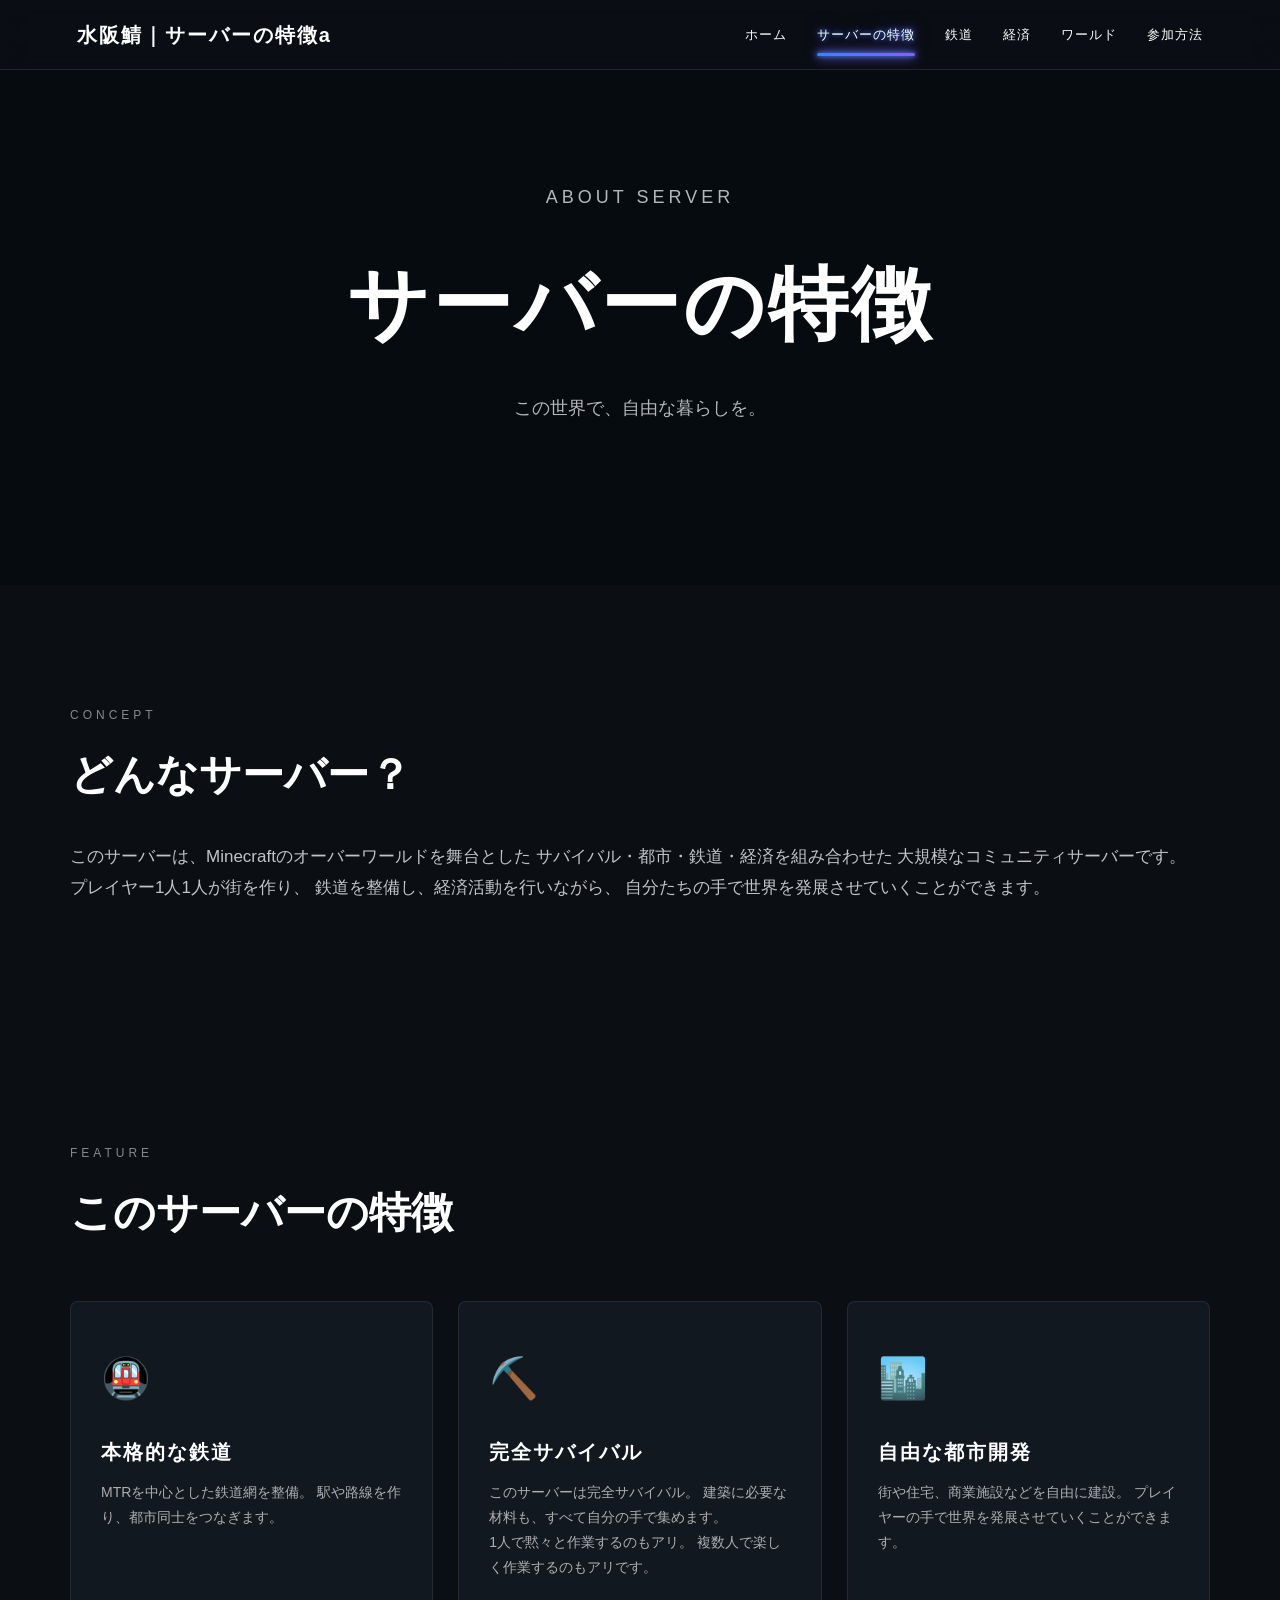
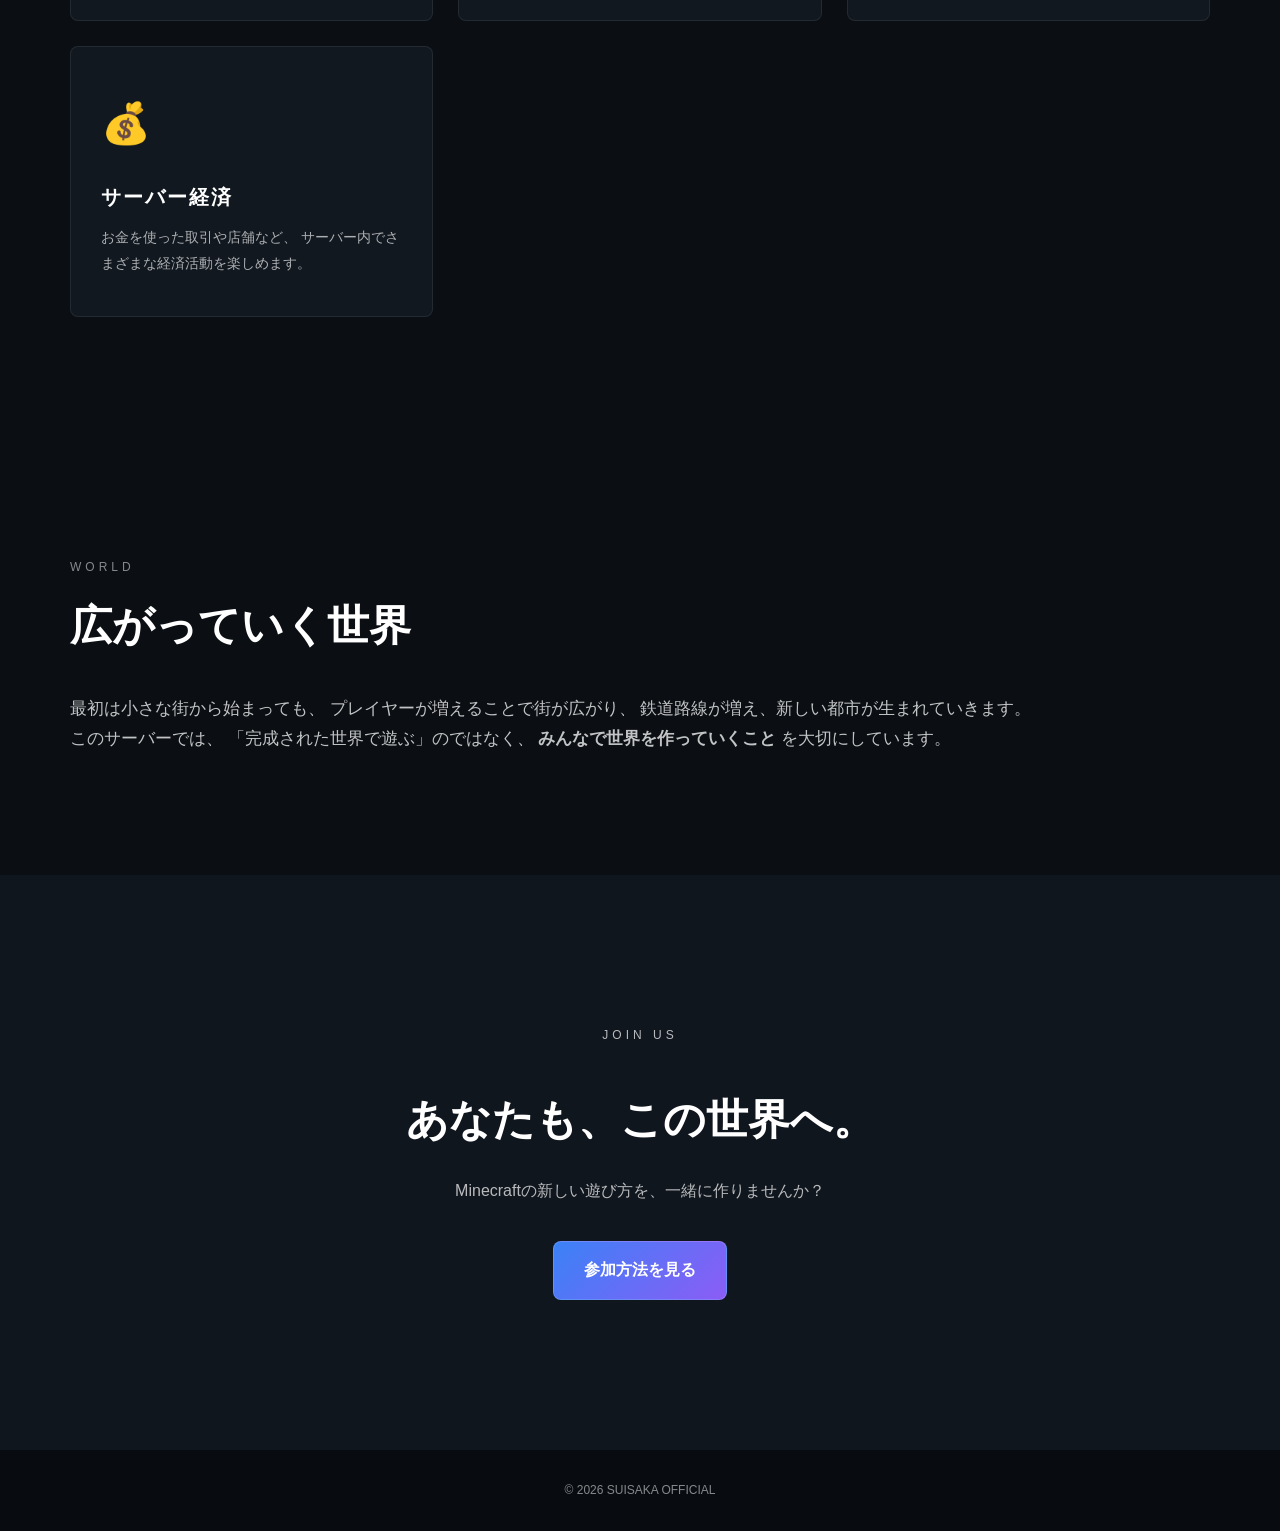
==== commit 6dc98ae8: "Update about.html" ====
--- a/about.html
+++ b/about.html
@@ -15,7 +15,7 @@
 <header class="header">
 
     <div class="logo">
-        水阪鯖｜<span>サーバーの特徴</span>
+        水阪鯖｜<span>サーバーの特徴a</span>
     </div>
 
     <button class="menu-button" id="menuButton">
--- a/style.css
+++ b/style.css
@@ -829,9 +829,17 @@
     border-radius: 4px;
     opacity: .7;
 }
+.logo {
+    display: flex;
+    align-items: center;
+}
+
 .logo span {
     display: inline-block;
-    animation: logoSlide 0.6s ease-out;
+    opacity: 0;
+    transform: translateX(-20px);
+
+    animation: logoSlide 0.6s ease-out forwards;
 }
 
 @keyframes logoSlide {
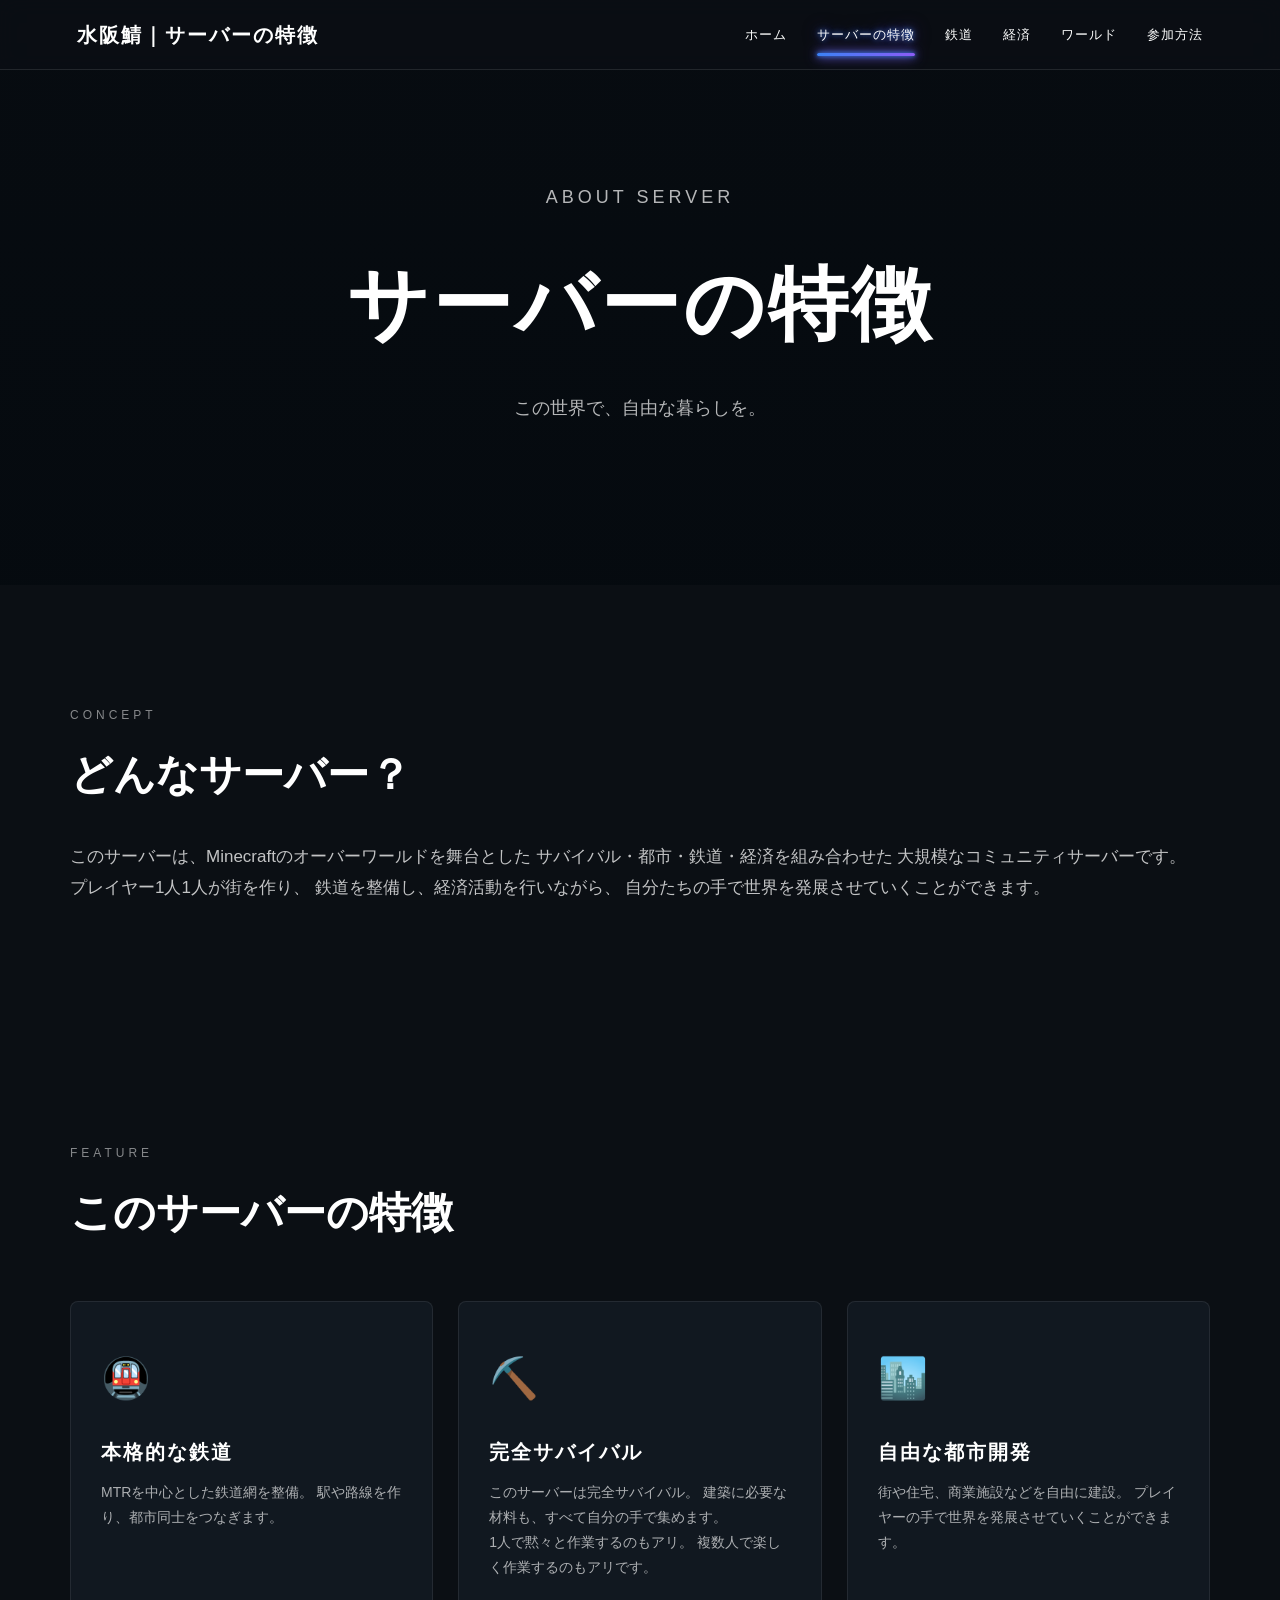
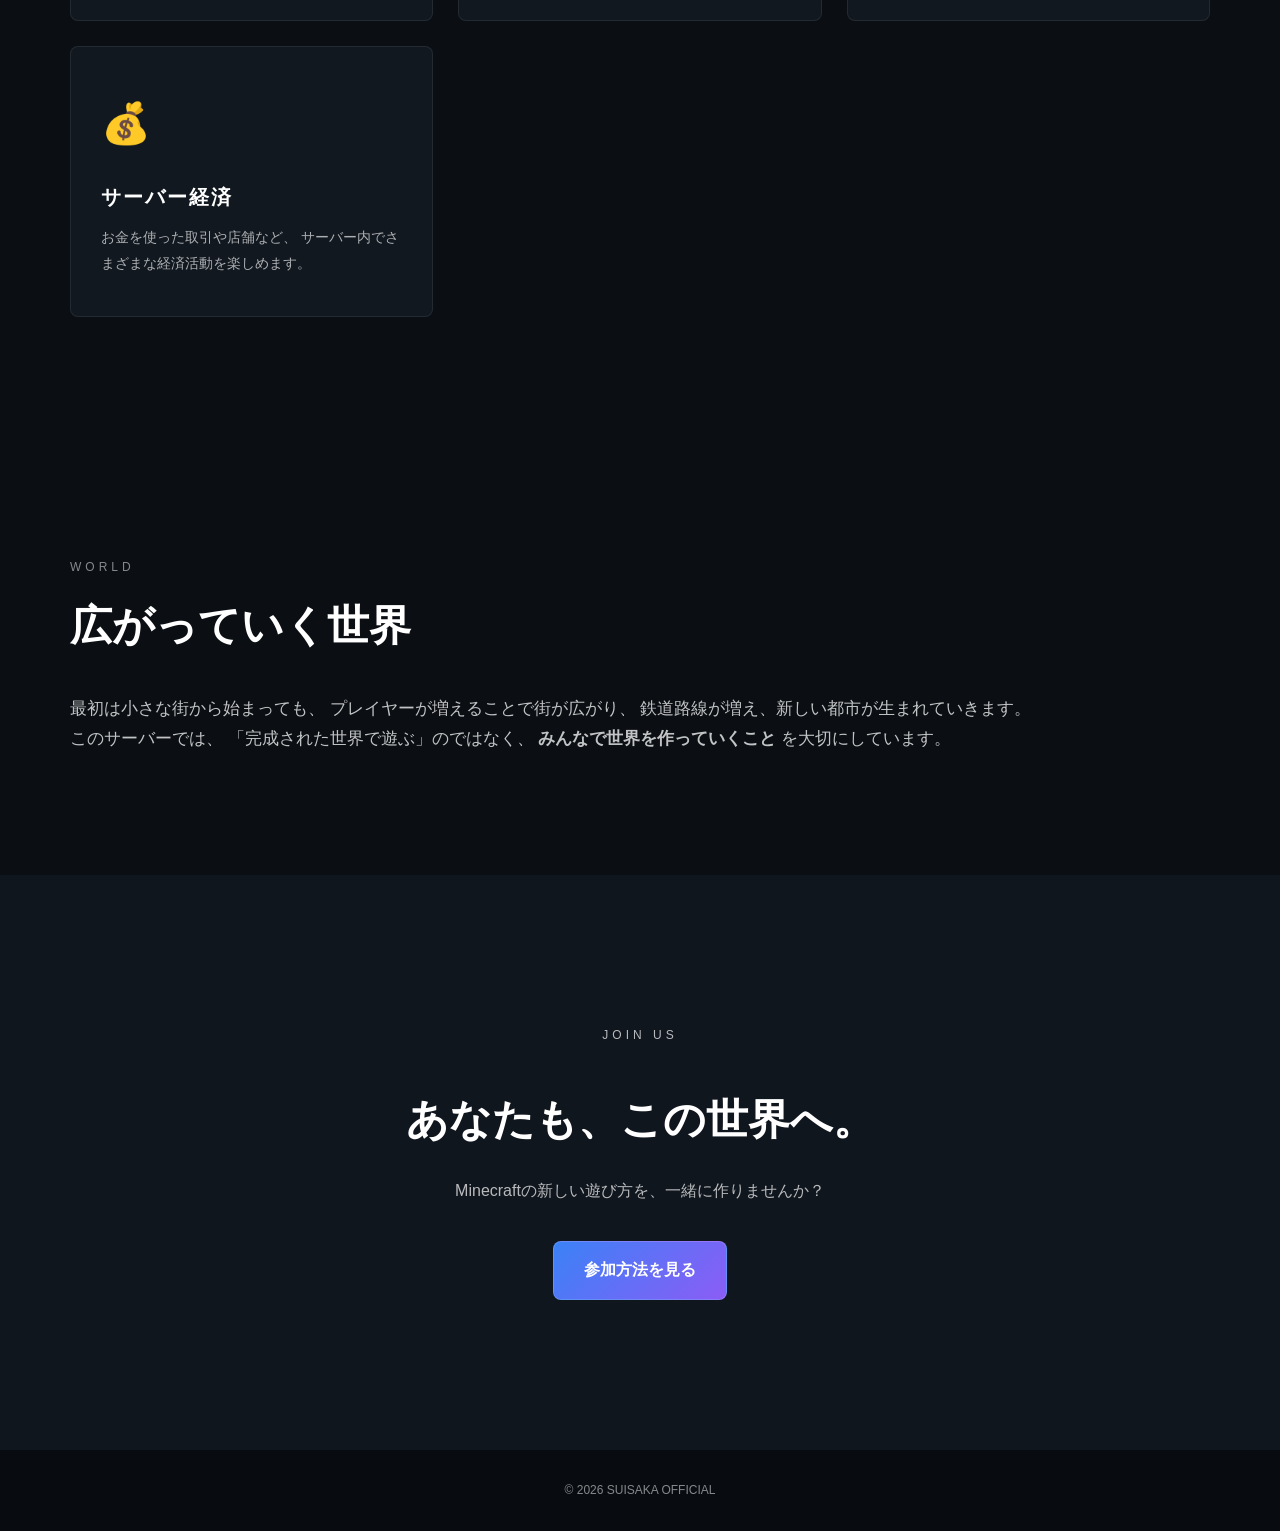
==== commit 67f97bdb: "Update about.html" ====
--- a/about.html
+++ b/about.html
@@ -14,9 +14,9 @@
 
 <header class="header">
 
-    <div class="logo">
-        水阪鯖｜<span>サーバーの特徴a</span>
-    </div>
+<div class="logo">
+    <span class="logo-main">水阪鯖｜</span><span class="logo-page">サーバーの特徴</span>
+</div>
 
     <button class="menu-button" id="menuButton">
         ☰
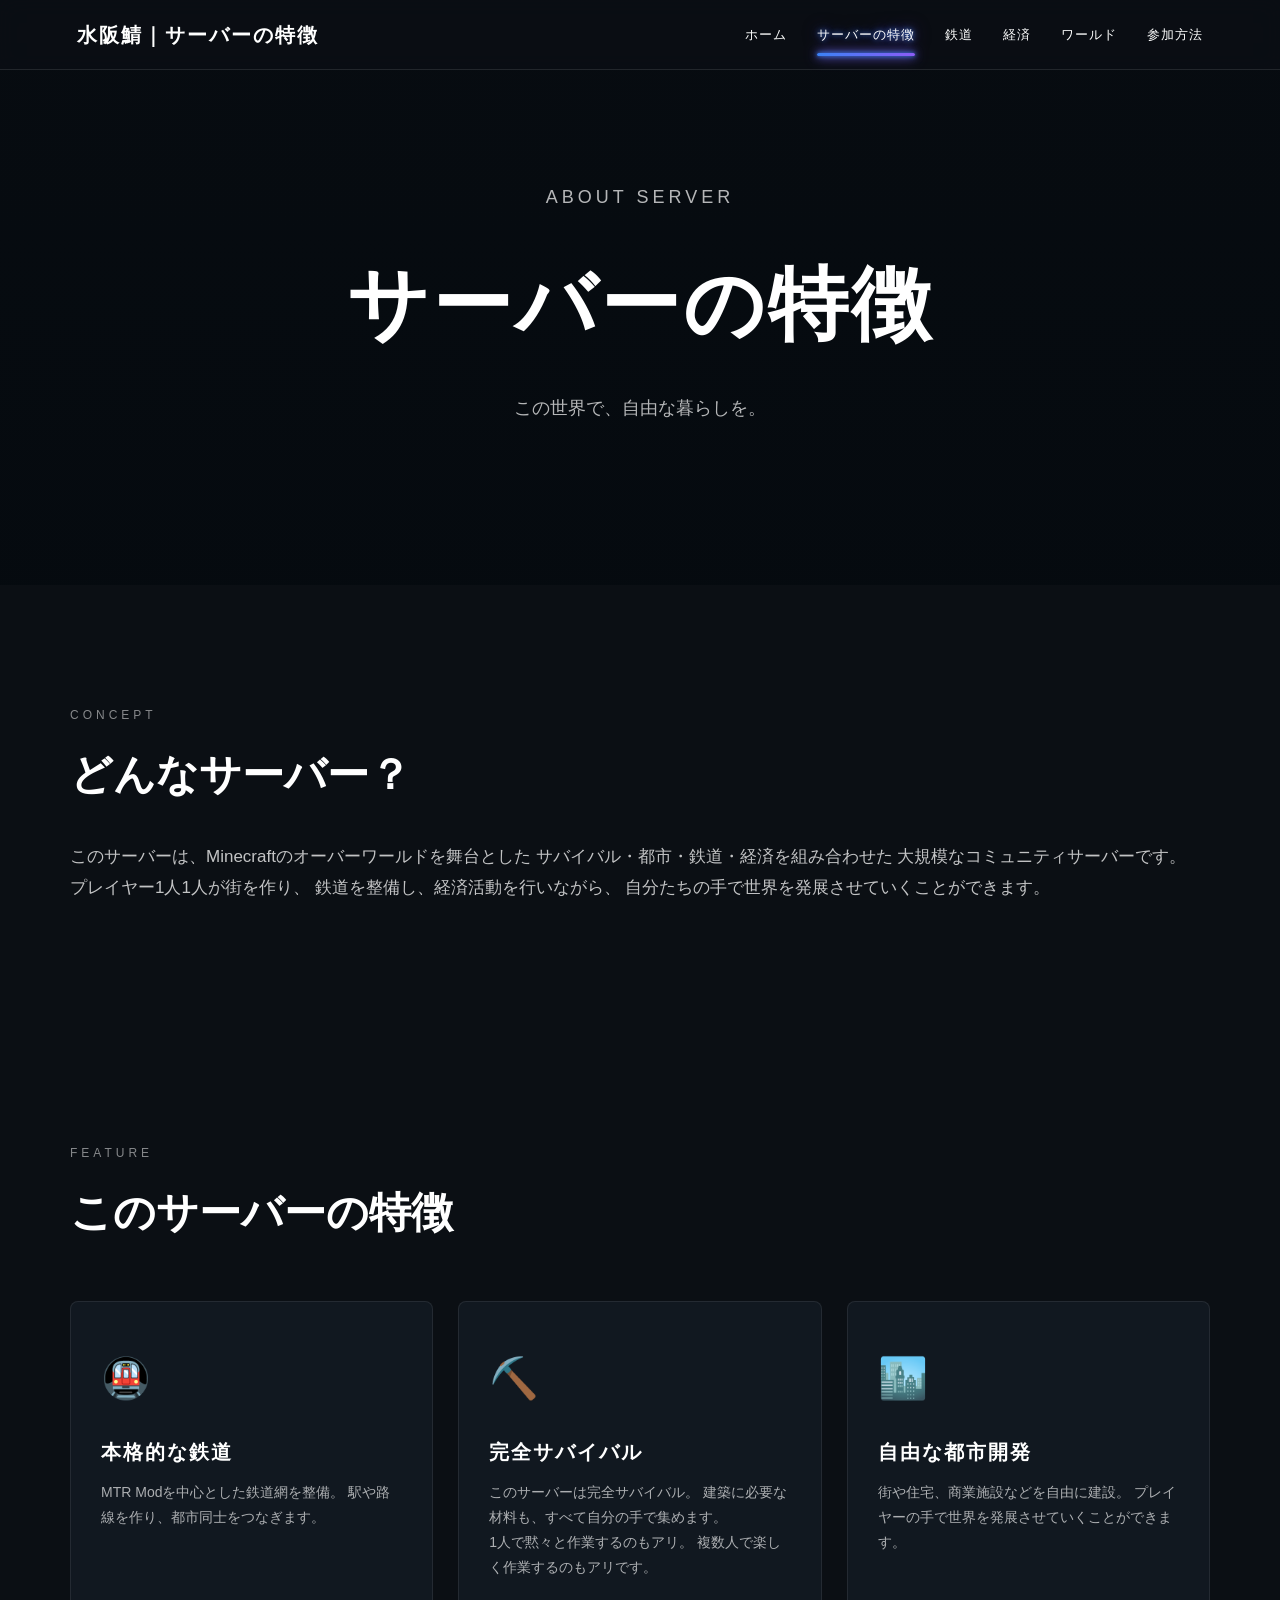
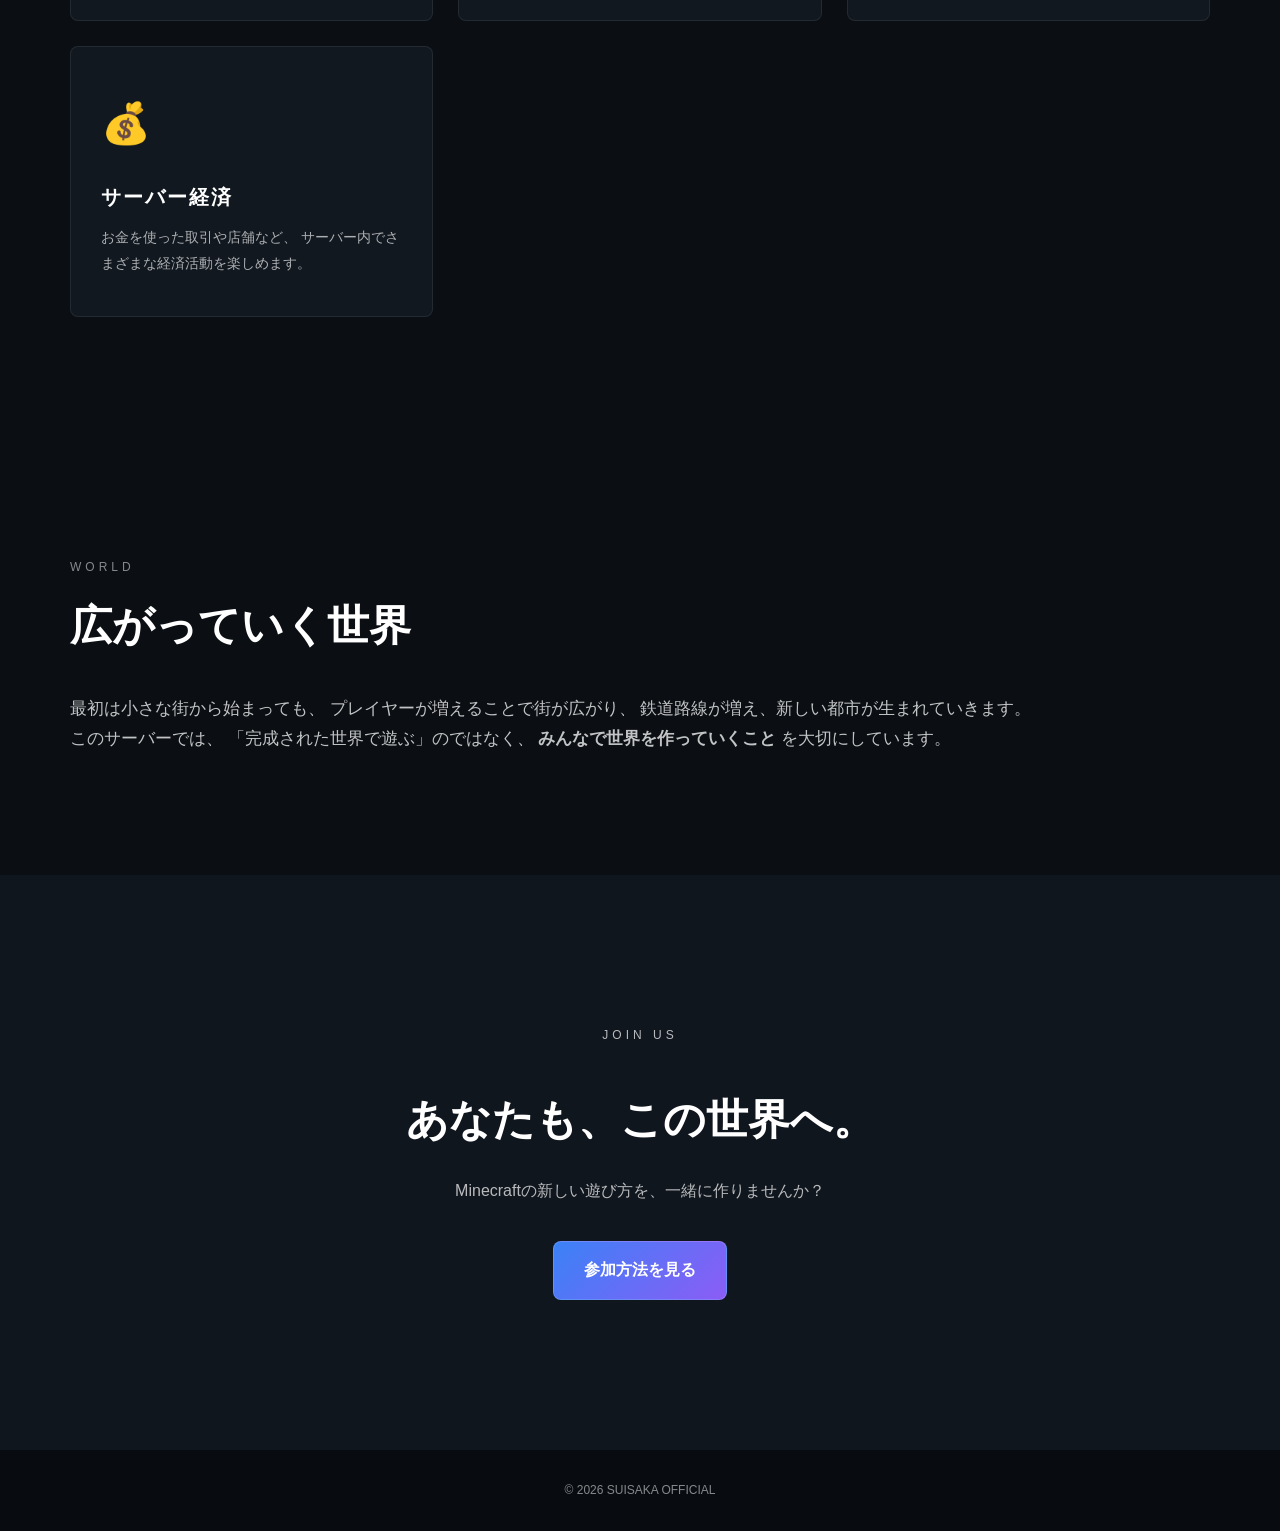
==== commit 788d2fd2: "Update about.html" ====
--- a/about.html
+++ b/about.html
@@ -103,7 +103,7 @@
             <h3>本格的な鉄道</h3>
 
             <p>
-                MTRを中心とした鉄道網を整備。
+                MTR Modを中心とした鉄道網を整備。
                 駅や路線を作り、都市同士をつなぎます。
             </p>
 
--- a/style.css
+++ b/style.css
@@ -829,20 +829,24 @@
     border-radius: 4px;
     opacity: .7;
 }
+
 .logo {
     display: flex;
     align-items: center;
 }
 
-.logo span {
+.logo-main {
+    display: inline-block;
+}
+
+.logo-page {
     display: inline-block;
     opacity: 0;
     transform: translateX(-20px);
-
-    animation: logoSlide 0.6s ease-out forwards;
-}
-
-@keyframes logoSlide {
+    animation: logoPageSlide 0.6s ease-out forwards;
+}
+
+@keyframes logoPageSlide {
     from {
         opacity: 0;
         transform: translateX(-20px);
